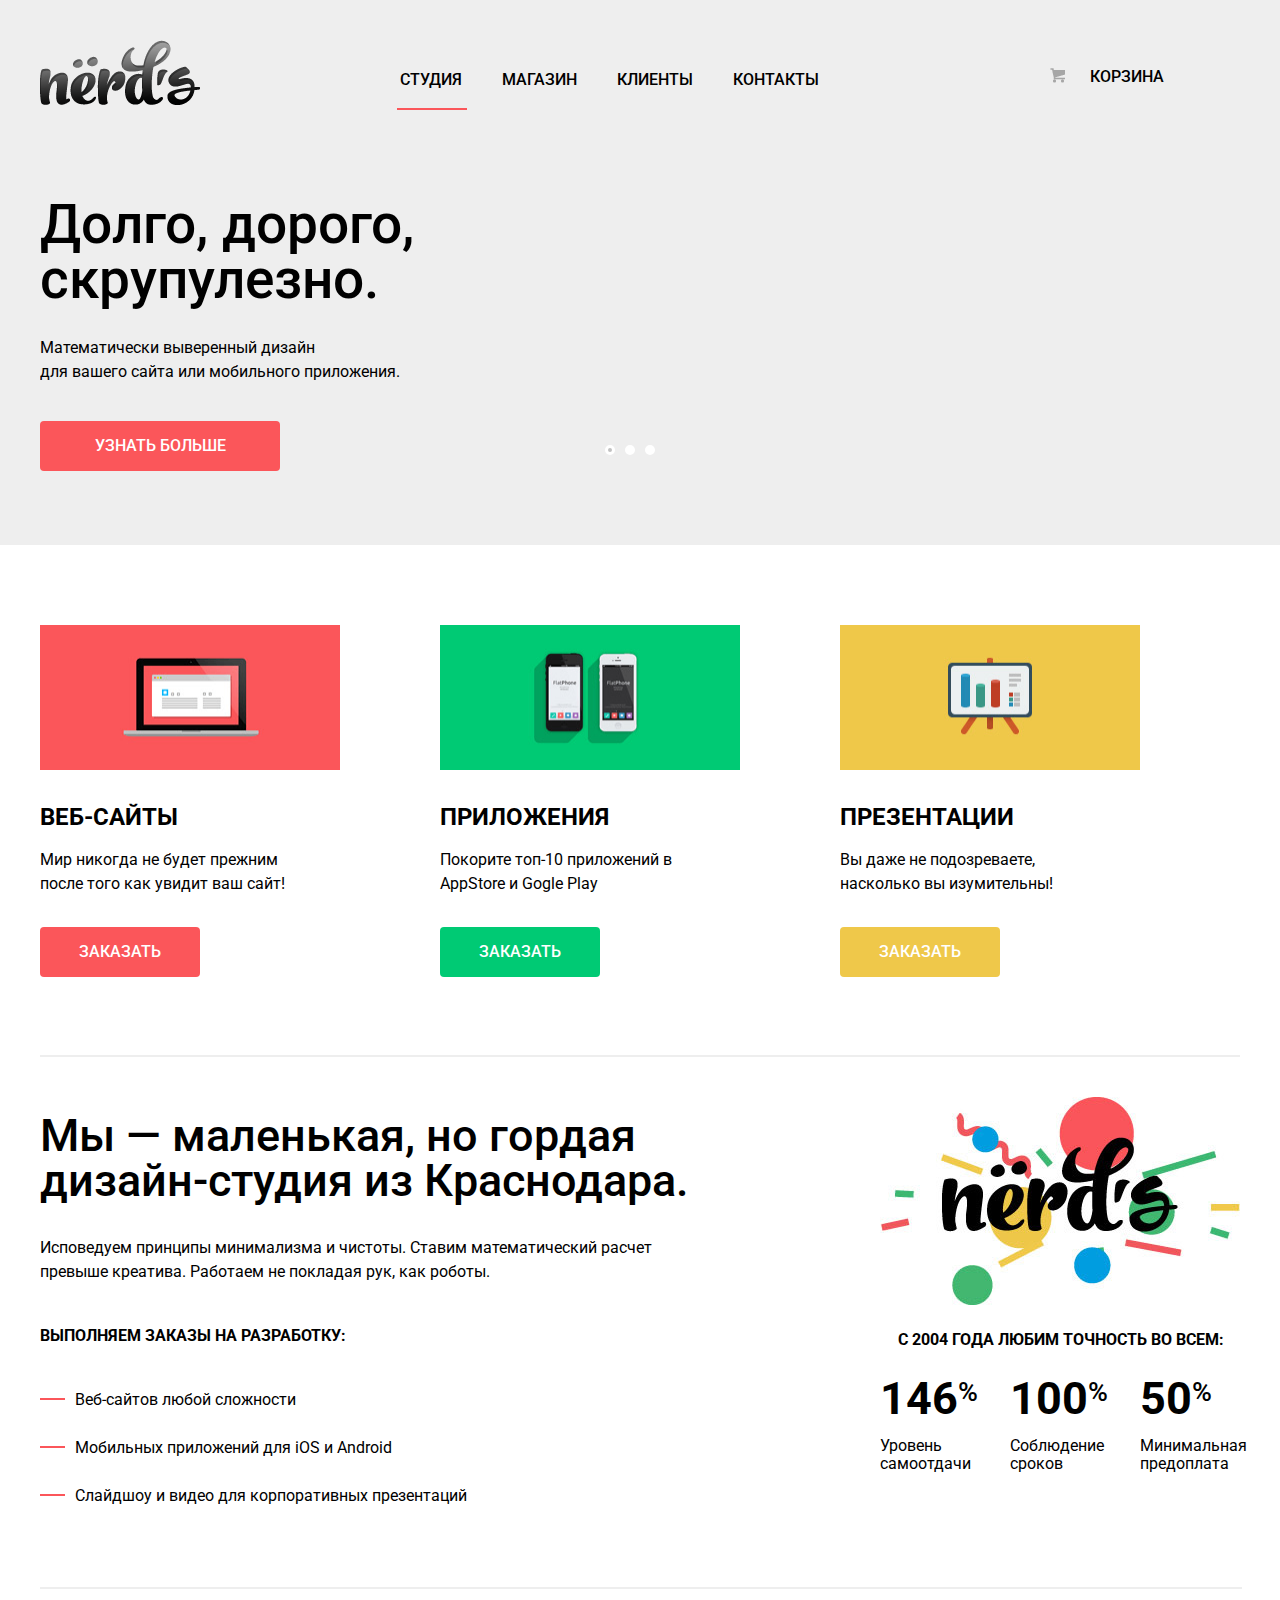
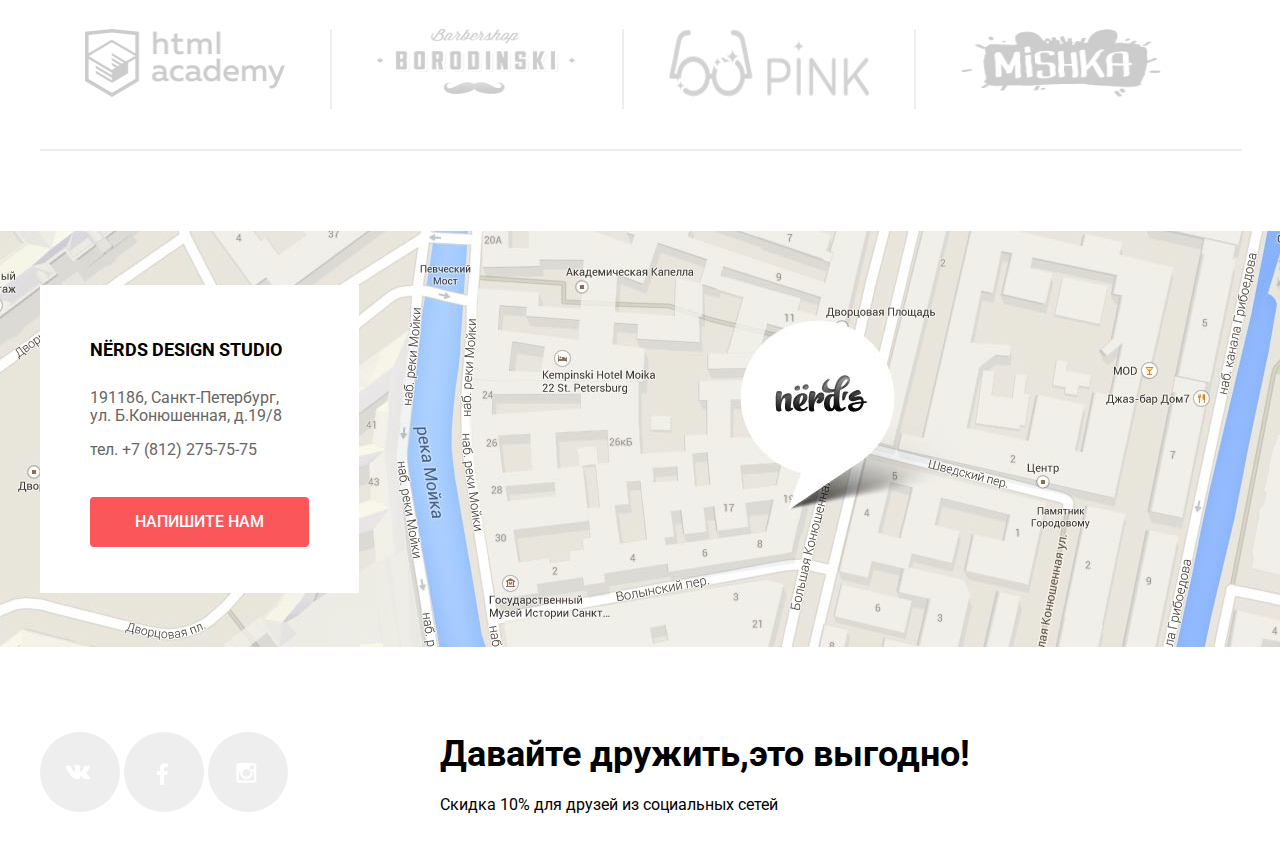
==== index.html @ 2fab76b7 "First" ====
<!DOCTYPE html>
<html lang="ru">

<head>
  <meta charset="utf-8">
  <title>HTML Academy: Нёрдс</title>
  <meta name="description" content="примеры наших работ, примеры разработка сеток веб-сайтов с особенностями">
  <meta name="keywords" content="дизайн веб-сайтов, дизайн приложений, дизайн презентаций, Краснодар, разработка ios, разработка android, saas">
  <link rel="stylesheet" href="css/normalize.css">
  <link rel="stylesheet" href="css/style.min.css">
  <link href="https://fonts.googleapis.com/css?family=Roboto:400,500,700&amp;subset=cyrillic" rel="stylesheet">
</head>

<body>
  <header class="main-header">
    <div class="container clearfix">
      <!--… Контейнер для центровки-->
      <nav class="main-navigation">
        <div class="logo">
          <img src="img/logo-nerds.png" width="160" height="65" alt="nerds">
        </div>
        <ul>
          <li>
            <a href="../index.html" class="current">Студия</a>
          </li>
          <li>
            <a href="../catalog.html">Магазин</a>
          </li>
          <li>
            <a href="#">Клиенты</a>
          </li>
          <li>
            <a href="#">Контакты</a>
          </li>
        </ul>
      </nav>
      <div class="user-cart">
        <a class="cart" href="#">Корзина</a>
      </div>
    </div>
    <div class="container">
      <div class="slider">
        <input type="radio" id="btn-1" name="toggle" checked>
        <input type="radio" id="btn-2" name="toggle">
        <input type="radio" id="btn-3" name="toggle">
        <div class="slider-controls">
          <label for="btn-1"></label>
          <label for="btn-2"></label>
          <label for="btn-3"></label>
        </div>
        <div class="slides">
          <div class="slide">
            <div class="slide-text">
              <div class="slide-title">Долго, дорого,
                <br> скрупулезно.</div>
              <p>Математически выверенный дизайн
                <br> для вашего сайта или мобильного приложения.</p>
              <a class="btn" href="#">Узнать больше</a>
            </div>
          </div>
          <div class="slide">
            <div class="slide-text">
              <div class="slide-title">Любим математику
                <br> как никто другой</div>
              <p>Никакого креатива, только математические формулы
                <br>для расчета идеальных пропорций.</p>
              <a class="btn" href="#">Узнать больше</a>
            </div>
          </div>
          <div class="slide">
            <div class="slide-text">
              <div class="slide-title">Только ночь, только хардкор</div>
              <p>Работать днем, как все?Мы против этого.
                <br> Ближе к полуночи работа только начинается.</p>
              <a class="btn" href="#">Узнать больше</a>
            </div>
          </div>
        </div>
      </div>
    </div>
  </header>
  <main class="container">
    <!--… Контейнер для центровки-->
    <section class="features clearfix">
      <div class="features-item">
        <img src="img/web-pic.png" width="300" height="145" alt="web-pic">
        <h3 class="features-name">веб-сайты</h3>
        <p>Мир никогда не будет прежним
          <br>после того как увидит ваш сайт!</p>
        <a href="#" class="features-btn features-btn-web btn">Заказать</a>
      </div>
      <div class="features-item">
        <img src="img/mobile-pic.png" width="300" height="145" alt="mobile-pic">
        <h3 class="features-name">приложения</h3>
        <p>Покорите топ-10 приложений в AppStore и Gogle Play</p>
        <a href="#" class="features-btn features-btn-mobile btn">Заказать</a>
      </div>
      <div class="features-item">
        <img src="img/presentation-pic.png" width="300" height="145" alt="presentation-pic">
        <h3 class="features-name">презентации</h3>
        <p>Вы даже не подозреваете,
          <br> насколько вы изумительны!</p>
        <a href="#" class="features-btn features-btn-presentation btn">Заказать</a>
      </div>
    </section>
    <section class="about clearfix">
      <div class="about-left-block">
        <div>
          <p><b class="about-head">Мы — маленькая, но гордая<br> дизайн-студия из Краснодара.</b></p>
          <p class="about-txt">Исповедуем принципы минимализма и чистоты. Ставим математический расчет
            <br> превыше креатива. Работаем не покладая рук, как роботы.</p>
        </div>
        <h4 class="about-list-head">Выполняем заказы на разработку:
       </h4>
        <ul class="about-list">
          <li class="about-list-item">Веб-сайтов любой сложности</li>
          <li class="about-list-item">Мобильных приложений для iOS и Android</li>
          <li class="about-list-item">Слайдшоу и видео для корпоративных презентаций</li>
        </ul>
      </div>
      <div class="about-right-block">
        <img src="img/nerds-studio.jpg" width="360" height="208" alt="nerds-logo">
        <div class="about-right-block__stat clearfix">
          <div class="about-right-block__stat-time">
            <span>
          с 2004 года любим точность во всем:
          </span>
          </div>
          <div class="about-right-block__stat-item">
            <span class="about-right-block__stat-item-persent">146<sup>%</sup></span>
            <p>Уровень
              <br> самоотдачи</p>
          </div>
          <div class="about-right-block__stat-item">
            <span class="about-right-block__stat-item-persent">100<sup>%</sup></span>
            <p>Соблюдение
              <br> сроков</p>
          </div>
          <div class="about-right-block__stat-item">
            <span class="about-right-block__stat-item-persent">50<sup>%</sup></span>
            <p>Минимальная
              <br> предоплата</p>
          </div>
        </div>
      </div>
    </section>
    <section class="clients clearfix">
      <div class="clients-item">
        <a href="#"><img src="img/part-logo-html-academy.png" width="200" height="100" alt="html-academy"></a>
      </div>
      <div class="clients-item">
        <a href="#"><img src="img/part-logo-borodinski.png" width="209" height="100" alt="borodinski"></a>
      </div>
      <div class="clients-item">
        <a href="#"><img src="img/part-logo-pink.png" width="200" height="100" alt="pink"></a>
      </div>
      <div class="clients-item">
        <a href="#"><img src="img/part-logo-mishka.png" width="200" height="100" alt="mishka"></a>
      </div>
    </section>
  </main>
  <footer class="main-footer">
    <section class="map">
      <div class="container">
        <div class="map-container">
          <div class="contacts">
            <b>Nёrds Design Studio</b>
            <p>191186, Санкт-Петербург,
              <br>ул. Б.Конюшенная, д.19/8</p>
            <p>тел. +7 (812) 275-75-75</p>
            <a class="write-us-btn btn" href="form.html">Напишите нам</a>
          </div>
        </div>
      </div>
    </section>
    <section class="footer-social container clearfix">
      <div class="footer-social-contacts ">
        <ul>
          <li>
            <a class="social-btn social-btn-vk" href="#"></a>
          </li>
          <li>
            <a class="social-btn social-btn-fb" href="#"></a>
          </li>
          <li>
            <a class="social-btn social-btn-inst" href="#"></a>
          </li>
        </ul>
      </div>
      <div class="footer-social-text">
        <h3>Давайте дружить,это выгодно!</h3>
        <br>
        <p>Скидка 10% для друзей из социальных сетей</p>
      </div>
    </section>
  </footer>
  <div class="popup">
    <button class="popup__close" title="Закрыть">Закрыть</button>
    <p class="popup__attention">Мы обязательно вам ответим!</p>
    <form class="popup-form" action="#" method="post">
      <div class="popup-form__field form-field">
        <input class="form-field__input" type="text" name="popup-name" id="popup-name-id" required>
        <label class="popup-form__label form-field__label" for="popup-name-id">Как вас зовут?</label>
      </div>
      <div class="popup-form__field form-field">
        <input class="form-field__input" type="email" name="popup-email" id="popup-email-id" required>
        <label class="popup-form__label form-field__label" for="popup-email-id">Ваша почта для ответа?</label>
      </div>
      <div class="popup-form__textarea form-field">
        <textarea class="popup__textarea-input form-field__input" name="popup-message" id="popup-message-id" required></textarea>
        <label class="popup__textarea-label form-field__label" for="popup-message-id">Напишите что-нибудь...</label>
      </div>
      <button class="popup-form__btn btn">Отправить</button>
    </form>
  </div>
  <div class="popup-overlay"></div>
  <script src="js/script.min.js"></script>
</body>

</html>
---- css/style.min.css ----
body{min-width:1200px;margin:0 auto;padding:0;font-size:16px;line-height:24px;font-weight:400;font-family:"Roboto","Arial",sans-serif;background-color:#fff;letter-spacing:normal}.clearfix::after{content:"";display:table;clear:both}.container{width:1200px;padding:0 20px;margin:0 auto}.filter-sort{width:192px}.filter-sort__field{position:relative;box-sizing:border-box;width:100%;height:36px;font-weight:500;background-color:rgba(255,255,255,0.2);border-radius:30px;cursor:pointer;transition:all .2s ease-out}.filter-sort__field:hover,.filter-sort__field:focus{background-color:#fff;color:#333}.filter-sort__field .select-icon:after{content:"";position:absolute;top:50%;right:7%;width:0;height:0;margin-top:-.15rem;pointer-events:none;border-top:.35rem solid;border-right:.35rem solid transparent;border-bottom:.35rem solid transparent;border-left:.35rem solid transparent}.filter-sort__field .select{width:100%;height:36px;margin:0;padding:0 25px 0 10px;background-color:transparent;border:0;border-radius:30px;cursor:pointer;outline:0;-webkit-appearance:none;-moz-appearance:none;appearance:none}.filter-sort__field .select:focus:-moz-focusring{color:transparent;text-shadow:0 0 0 #000}.filter-sort__field .select:hover,.filter-sort__field .select:focus,.filter-sort__field .select:active{background-color:#fff;color:#333}.filter-sort__field .select::-ms-expand{display:none}.select:focus ~ .select-icon:after{border-top-color:#333}.filter-sort option{background-color:#fff}.btn{display:inline-block;height:50px;padding-top:16px;-webkit-box-sizing:border-box;box-sizing:border-box;border-radius:4px;font-size:16px;line-height:18px;font-weight:500;color:#fff;text-transform:uppercase;text-align:center;text-decoration:none}header{padding-top:50px;background-color:#eee;margin-bottom:80px}.logo{float:left;width:180px;height:75px;margin-right:160px}.logo:hover{opacity:.8}.logo:active{opacity:.3}.logo img{width:160px;height:65px}.main-header{height:505px;padding-top:40px}.main-navigation{float:left;width:1000px}.main-navigation ul{margin:0;padding:0;list-style:none;font-size:0}.main-navigation li{display:inline-block;font-size:16px;line-height:30px;text-transform:uppercase;vertical-align:bottom}.main-navigation li:last-child{margin-right:0}.main-navigation a{display:block;padding:25px 20px;text-decoration:none;font-size:16px;font-weight:500;line-height:30px}.main-navigation a:active{color:#EEE;opacity:.3}.main-navigation li{position:relative}.main-navigation .current::after{content:"";position:absolute;left:17px;right:15px;bottom:10px;height:2px;background-color:#fb565a}.main-header-menu a.current:active{border-bottom-color:#000}.user-cart{max-width:140px;margin-right:0;width:160px;float:left;font-size:16px;font-weight:500;line-height:30px;text-transform:uppercase}.cart{position:relative;display:inline-block;padding:25px 20px;padding-left:50px;font-size:16px;line-height:24px;vertical-align:bottom;text-decoration:none}.cart::before{content:"";width:15px;height:15px;position:absolute;top:28px;left:10px;background:transparent url(../img/sprites.png) no-repeat;background-position:-2px -5px;opacity:.3}.main-navigation a,.user-cart a{color:#000}.cart:hover::before{opacity:.3}.cart:hover{color:#fb565a}.main-navigation a:hover,.user-block a:hover{color:#fb565a}.main-navigation a:active,.user-cart a:active{color:#000;opacity:.3}.slider{position:relative;width:1180px;height:430px;margin:0}.slider input[type=radio]{position:absolute;opacity:0}.slider-controls{position:absolute;bottom:95px;left:50%;width:200px;height:10px;margin-left:-100px;text-align:center;z-index:1000}.slider-controls label{display:inline-block;width:4px;height:4px;margin:0 3px;background:#fff;border:3px solid #fff;vertical-align:top;border-radius:50%;cursor:pointer}#btn-1:checked ~ .slider-controls label[for="btn-1"],#btn-2:checked ~ .slider-controls label[for="btn-2"],#btn-3:checked ~ .slider-controls label[for="btn-3"]{background:#c1c1c1}.slide{position:absolute;top:0;left:0;width:100%;height:100%;overflow:hidden}.slide-text{position:absolute;z-index:200;width:540px}.slide-text p{font-size:16px;line-height:24px;font-weight:400}.slide-title{display:inline-block;font-size:55px;line-height:55px;font-weight:500;margin-top:77px;margin-bottom:13px;vertical-align:top}.slide .btn{width:240px;background-color:#fb565a;margin-top:21px}.slide .btn:hover{background-color:#e74246}.slide .btn:active{color:#e48789;background-color:#d7373b}.slide:nth-child(1){background-image:url(/Users/macbook/Desktop/Работа/324979-nerds/img/slider-1.png);background-repeat:no-repeat;background-position:100% 13px}.slide:nth-child(2){background-image:url(/Users/macbook/Desktop/Работа/324979-nerds/img/slider-2.png);background-repeat:no-repeat;background-position:100% 9px}.slide:nth-child(3){background-image:url(/Users/macbook/Desktop/Работа/324979-nerds/img/slider-3.png);background-repeat:no-repeat;background-position:100% 10px}.slide{display:none}#btn-1:checked ~ .slides .slide:nth-child(1){display:block}#btn-2:checked ~ .slides .slide:nth-child(2){display:block}#btn-3:checked ~ .slides .slide:nth-child(3){display:block}.features{padding-bottom:78px;background-color:#fff;border-bottom:2px solid #eee}.features-item{float:left;width:300px;margin-right:100px;min-height:350px}.features-item:last-child{margin-right:0}.features-name{font-size:24px;line-height:30px;font-weight:700;text-transform:uppercase;margin-top:25px;margin-bottom:15px}.features-item p{font-size:16px;line-height:24px}.features-btn{width:160px;margin-top:15px}.features-btn-web{background-color:#fb565a}.features-btn-web:hover{background-color:#e74246}.features-btn-web:active{color:#e48789;background-color:#d7373b;-webkit-box-shadow:inset 0 3px 0 0 #c13135;box-shadow:inset 0 3px 0 0 #c13135}.features-btn-mobile{background-color:#00ca74}.features-btn-mobile:hover{background-color:#00bc6c}.features-btn-mobile:active{color:#74c69c;background-color:#00aa62;-webkit-box-shadow:inset 0 3px 0 0 #009958;box-shadow:inset 0 3px 0 0 #009958}.features-btn-presentation{background-color:#efc84a}.features-btn-presentation:hover{background-color:#eab534}.features-btn-presentation:active{color:#edc47f;background-color:#e5a722;-webkit-box-shadow:inset 0 3px 0 0 #ce961f;box-shadow:inset 0 3px 0 0 #ce961f}.about{padding-top:40px}.about-head{font-size:45px;line-height:45px;font-weight:500}.about-left-block{float:left;margin-right:140px;width:660px;height:410px}.about-right-block{float:right;width:360px;margin-right:0}.about-txt{line-height:24px;margin-top:33px}.about-list-head{display:inline-block;text-transform:uppercase;font-weight:700;margin-top:24px;margin-bottom:24px;font-size:16px;line-height:24px}.about-list{padding-left:0}.about-list li{list-style:none;position:relative;margin-left:35px;margin-bottom:24px}.about-list li:last-child{margin-bottom:0}.about-list li::before{content:"";position:absolute;top:10px;left:-35px;width:25px;height:2px;background-color:#fb565a}.about-right-block__stat-time{display:inline-block;vertical-align:top;font-size:16px;line-height:24px;text-transform:uppercase;font-weight:700;font-weight:bold;margin-top:16px;margin-bottom:24px;margin-left:18px}.about-right-block__stat-item{margin-right:30px;float:left;width:100px;font-size:16px;line-height:18px}.about-right-block__stat-item-persent{font-size:45px;line-height:45px;font-weight:500px;font-weight:bold}.about-right-block__stat-item-persent sup{font-size:27px;line-height:27px;font-weight:500}.about-right-block__stat-item p{text-align:left}.about-right-block__stat-item-persent{text-align:center}.about-right-block__stat-item:last-child{margin-right:0}.clients{padding-top:40px;padding-bottom:40px;padding-right:2px;border-bottom:2px solid #eee;border-top:2px solid #eee;margin-bottom:80px;margin-top:80px;font-size:0;min-width:1200px}.clients-item{border-right:2px solid #eee;float:left;width:290px;text-align:center;vertical-align:center}.clients-item:last-child{border-right:none;margin-right:0}.clients-item:first-child{margin-left:0}.clients-item a{opacity:.2}.clients-item a:hover{opacity:1}.clients-item:active{opacity:.1}.clients-item img:nth-child(1){width:200px;height:68px}.clients-item img:nth-child(2){width:210px;height:90px}.clients-item img:nth-child(3){width:190px;height:55px}.clients-item img:nth-child(4){width:173px;height:85px}.map{height:416px;margin-bottom:69px;background:url(../img/map-marker.jpg) no-repeat center center}.map-container{height:100%;position:relative}.contacts{position:absolute;width:319px;height:308px;top:54px;left:0;padding:50px;-webkit-box-sizing:border-box;box-sizing:border-box;background-color:#fff}.contacts b{display:inline-block;vertical-align:top;font-size:18px;line-height:30px;text-transform:uppercase;margin-bottom:8px}.contacts p{font-size:16px;line-height:18px;color:#666}.write-us-btn{width:219px;margin-top:22px;background-color:#fb565a}.write-us-btn:hover{background-color:#e74246}.write-us-btn:active{background-color:#d7373b}.main-footer{min-height:633px}.footer-social-text{float:left;width:560px;font-size:16px;line-height:22px;padding-top:20px}.footer-social-text h3{font-size:36px;line-height:36px;font-weight:700;margin:0}.footer-social-text p{margin:0}.footer-social-contacts{float:left;margin-right:140px;width:260px}.footer-social-contacts ul{padding-left:0}.footer-social-contacts li{display:inline-block;list-style:none}.footer-social-contacts a{text-decoration:none}.social-btn{display:inline-block;padding:0;width:80px;height:80px;line-height:50px;border-radius:50%;vertical-align:top;text-align:center;font-size:0;vertical-align:top;text-decoration:none;background:#eee url(../img/sprites.png) no-repeat center}.social-btn:hover{background-color:#fb565a}.social-btn:active{color:#e37376;background-color:#d7373b}.social-btn-vk{background-position:25px -295px}.social-btn-fb{background-position:32px -95px}.social-btn-inst{background-position:28px -198px}.cart-icon,.fb-icon,.insta-icon,.vk-icon{background:url(../img/sprites.png) no-repeat}.cart-icon{background-position:-2px -5px;width:15px;height:15px}.fb-icon{background-position:0 -126px;width:12px;height:22px}.insta-icon{background-position:0 -228px;width:21px;height:21px}.vk-icon{background-position:0 -328px;width:26px;height:15px}.checkbox-off.png-copy{background-position:0 -426px;width:23px;height:23px}.checkbox-on.png-copy{background-position:-1px -527px;width:27px;height:23px}.close-cross.png-copy{background-position:-68px -277px;width:21px;height:21px}.radio-off.png-copy{background-position:-65px -174px;width:25px;height:25px}.radio-on.png-copy{background-position:-66px -73px;width:25px;height:25px}.main-layout{display:-webkit-box;display:-ms-flexbox;display:flex;-webkit-box-pack:justify;-ms-flex-pack:justify;justify-content:space-between;display:-webkit-box;display:-ms-flexbox;display:flex;-webkit-box-pack:justify;-ms-flex-pack:justify;justify-content:space-between}.sidebar{width:260px}.range-filter h4,.sort-catalog h4{margin-top:26px;margin-bottom:50px;padding:0;font-size:18px;line-height:30px;font-weight:700;text-transform:uppercase}.filter-on-radio-buttons h4,.filter-on-checkbox h4{margin-bottom:12px;font-size:18px;line-height:30px;font-weight:700;text-transform:uppercase}.range-filter{margin-bottom:54px}.range-control{position:relative;width:260px;margin-bottom:14px;-webkit-box-sizing:border-box;box-sizing:border-box;background-color:#eee;border-radius:4px;padding:39px 21px}.range-control .scale{height:2px;background-color:#d7dcde}.range-control .bar{height:2px;width:70%;background-color:#00ca74}.range-control .toggle{position:absolute;top:30px;-webkit-box-sizing:content-box;box-sizing:content-box;width:4px;height:4px;border:8px solid #fff;border-radius:50%;background:#ababab;-webkit-box-shadow:0 3px 0 0 #cccdcd;box-shadow:0 3px 0 0 #cccdcd;cursor:pointer}.min-toggle{position:absolute;left:19px}.max-toggle{position:absolute;left:160px}.price-control{display:-webkit-box;display:-ms-flexbox;display:flex;-webkit-box-pack:justify;-ms-flex-pack:justify;justify-content:space-between}.price-control p{margin:0;padding:0}.price-control label{font-size:16px;line-height:22px;text-transform:uppercase;padding:10px;padding-left:0;color:#283136}.price-control input{display:inline-block;margin-left:0;width:60px;padding:8px;font-size:16px;line-height:22px;text-transform:uppercase;text-align:center;color:#283136;background-color:#eee;border:none;border-radius:4px;outline-style:none}input[name="grid"]{display:none}.filter-on-radio-buttons p{margin:0;margin-bottom:16px;padding:0}input[name="grid"] + label span{display:inline-block;width:25px;height:25px;vertical-align:middle;cursor:pointer;background:url(../img/sprites.png) no-repeat;background-position:-66px -173px;margin-right:13px;opacity:.4}input[name="grid"] + label span:hover{opacity:1}input[name="grid"][disabled] + label span{opacity:.1}input[name="grid"]:checked + label span{background:url(../img/sprites.png) no-repeat;background-position:-66px -73px}.filter-on-radio-buttons{margin-bottom:42px}input[type="checkbox"]{display:none}.filter-on-checkbox p{margin:0;margin-bottom:16px;padding:0}input[type="checkbox"] + label span{display:inline-block;width:27px;height:23px;vertical-align:middle;cursor:pointer;background:url(../img/sprites.png) no-repeat;background-position:0 -426px;margin-right:10px;opacity:.4}input[type="checkbox"] + label span:hover{opacity:1}input[type="checkbox"][disabled] + label span{opacity:.1}input[type="checkbox"]:checked + label span{background:url(../img/sprites.png) no-repeat;background-position:-1px -527px}.filter-on-checkbox{margin-bottom:48px}.show{display:inline-block;vertical-align:middle;width:100%;color:#000;background-color:#eee;font-weight:500;font-size:16px;line-height:18px;font-family:"Roboto","Arial",sans-serif;padding:15px;text-align:center;text-transform:uppercase;text-decoration:none;border:none;outline-style:none}.show:hover{background-color:#dfdfdf}.show:active{background-color:#d5d5d5;color:rgba(0,0,0,0.3);-webkit-box-shadow:inset 0 3px 0 0 rgba(0,0,0,0.1);box-shadow:inset 0 3px 0 0 rgba(0,0,0,0.1)}.container-flex{width:1200px;margin:0 auto;padding:0 20px;-webkit-box-sizing:border-box;box-sizing:border-box}.catalog{width:760px}.catalog-title{padding-top:100px;padding-bottom:108px;font-weight:500;font-size:55px;line-height:55px;text-align:center;color:#000}.sort-catalog-layout{display:-webkit-box;display:-ms-flexbox;display:flex;-webkit-box-pack:justify;-ms-flex-pack:justify;justify-content:space-between}.sort-catalog h4{width:300px}.sort-catalog-criterions{width:300px;margin-left:80px;padding:30px 0;-webkit-box-sizing:border-box;box-sizing:border-box}.criterions-sort{display:inline-block;vertical-align:middle;margin-right:22px;font-size:14px;line-height:18px;font-weight:400;text-decoration:none;text-transform:uppercase;color:#000;opacity:.3}.criterions-sort:last-child{margin-right:0}.criterions-sort:hover{opacity:.6}.criterions-sort:active{opacity:1}.sort-catalog-down-up{position:relative;width:40px;padding:27px 0}.sort-down{position:absolute;display:inline-block;top:35px;left:0;border:5px solid transparent;border-top:10px solid #000;opacity:.3}.sort-up{position:absolute;display:inline-block;top:29px;right:0;border:5px solid transparent;border-bottom:10px solid #000;opacity:.3}.sort-down:hover,.sort-up:hover{opacity:.6}.active-sort{opacity:1}.catalog-items-layout{display:-webkit-box;display:-ms-flexbox;display:flex;-ms-flex-wrap:wrap;flex-wrap:wrap}.catalog-item img{display:block;width:360px;height:576px}.catalog-item{position:relative;margin-bottom:36px;margin-right:40px}.catalog-item:nth-child(2n){margin-right:0}.catalog-item::after{content:"";position:absolute;width:360px;height:576px;border:1px solid #e5e5e5;-webkit-box-sizing:border-box;box-sizing:border-box;top:40px;left:0}.catalog-item:hover{-webkit-box-shadow:0 6px 15px rgba(0,0,0,0.25);box-shadow:0 6px 15px rgba(0,0,0,0.25)}.catalog-item:hover::after{border:none}.catalog-item:hover .browser{background-color:#4d4d4d}.catalog-item:hover .item-info{display:block}.browser{width:360px;height:40px;padding-left:16px;padding-top:13px;padding-bottom:14px;-webkit-box-sizing:border-box;box-sizing:border-box;background-color:#e9e9e9;border-radius:4px 4px 0 0}.browser-layout{display:-webkit-box;display:-ms-flexbox;display:flex;-webkit-box-pack:start;-ms-flex-pack:start;justify-content:flex-start}.browser-item{width:14px;height:14px;margin-right:9px;background-color:#fff;border-radius:50%}.item-info{position:absolute;z-index:100;display:none;bottom:0;left:0;width:360px;height:230px;text-align:center;-webkit-box-sizing:border-box;box-sizing:border-box;background-color:#eee;padding:8px 60px 43px}.item-info h2{margin-bottom:16px;font-size:18px;line-height:30px;color:#000;background-color:#eee;text-transform:uppercase;text-align:center}.open-modal-item{text-decoration:none;color:#000}.item-info p{margin-top:15px;margin-bottom:29px;line-height:18px;color:#666;text-align:center}.btn-price{width:200px;background-color:#fb565a}.btn-price:hover{background-color:#e74246}.btn-price:active{background-color:#d7373b}.catalog-page-layout{display:-webkit-box;display:-ms-flexbox;display:flex;-webkit-box-pack:start;-ms-flex-pack:start;justify-content:flex-start;margin-bottom:60px;padding:0;list-style:none}.catalog-page-layout li{display:inline-block;vertical-align:baseline;margin-right:11px}.page{display:block;width:50px;height:50px;padding:15px;font-size:16px;line-height:18px;font-weight:500;border-radius:3px;-webkit-box-sizing:border-box;box-sizing:border-box;color:#000;background-color:#eee;text-align:center;text-transform:uppercase;text-decoration:none}.next{width:260px}.page:hover{background-color:#dfdfdf}.page:active{background-color:#d5d5d5;color:rgba(0,0,0,0.3);-webkit-box-shadow:inset 0 3px 0 0 rgba(0,0,0,0.1);box-shadow:inset 0 3px 0 0 rgba(0,0,0,0.1)}.page-active{padding-top:14px;border:3px solid #dbdbdb;background-color:#fff;pointer-events:none}.page-active:active{padding-top:16px;border:none;background-color:#d5d5d5;color:rgba(0,0,0,0.3);-webkit-box-shadow:inset 0 3px 0 0 rgba(0,0,0,0.1);box-shadow:inset 0 3px 0 0 rgba(0,0,0,0.1)}.discount{width:560px}.discount h3{font-size:36px;line-height:36px;font-weight:700;margin-top:6px}.discount p{margin-top:-26px;font-size:16px;line-height:22px}.popup{display:none;position:fixed;top:20%;left:50%;z-index:20;margin-left:-214px;padding:16px 25px 27px;width:428px;background-color:#f8f7f4;border-radius:10px}.popup-show{display:block;animation:animatic .3s}@keyframes animatic{0%{opacity:0}10%{opacity:.3;transform:rotate(-90deg)}20%{opacity:.4}30%{opacity:.5}40%{opacity:.6}60%{opacity:.7}80%{opacity:.8}100%{opacity:1}}.popup-error{animation:animate-error .3s}@keyframes animate-error{0%,100%{transform:translateX(0)}10%,30%,50%,70%,90%{transform:translateX(-10px)}20%,40%,60%,80%{transform:translateX(10px)}}.popup__close{position:absolute;top:13px;right:16px;width:20px;height:20px;font-size:0;background-color:transparent;border:0;cursor:pointer}.popup__close::before,.popup__close::after{content:"";position:absolute;top:9px;left:0;width:23px;height:2px;background-color:#000;border-radius:1px}.popup__close::before{transform:rotate(45deg)}.popup__close::after{transform:rotate(-45deg)}.popup__attention{display:inline-block;margin:0 0 19px;font-size:24px;font-weight:500;line-height:28px;vertical-align:top}.popup-form__field{margin-bottom:20px;width:267px;font-size:16px}.popup-form__label{top:11px}.popup-form__btn{float:right;margin-top:18px;padding:9px 21px 11px}.popup__textarea-input{padding:11px 14px;width:100%;min-height:155px;font-size:16px;resize:none}.popup__textarea-input:hover,.popup__textarea-input:focus{padding:10px 13px}.popup__textarea-label{font-size:16px}.popup-overlay{display:none;position:fixed;top:0;left:0;z-index:10;width:100%;height:100%;background-color:rgba(0,0,0,0.3)}.popup-overlay-show{display:block}.form-field{position:relative;font-size:14px;line-height:24px}.form-field__label{position:absolute;top:9px;left:14px;color:#999;font-weight:400;transition:color 0.2s,top 0.2s,font-size .2s}.form-field__input{padding:0 14px;width:100%;height:44px;font-weight:700;border:1px solid #d3d3d2;border-radius:5px;box-sizing:border-box}.form-field__input:hover{padding:0 13px;border:2px solid #d3d3d2}.form-field__input:focus{padding:0 13px;border:2px solid #8fbdec;outline:none}.form-field__input:focus + .form-field__label{top:-15px;color:#5b9ddf;font-size:11px;line-height:13px}.form-field__input:valid + .form-field__label{top:-15px;color:#999;font-size:11px;line-height:13px}
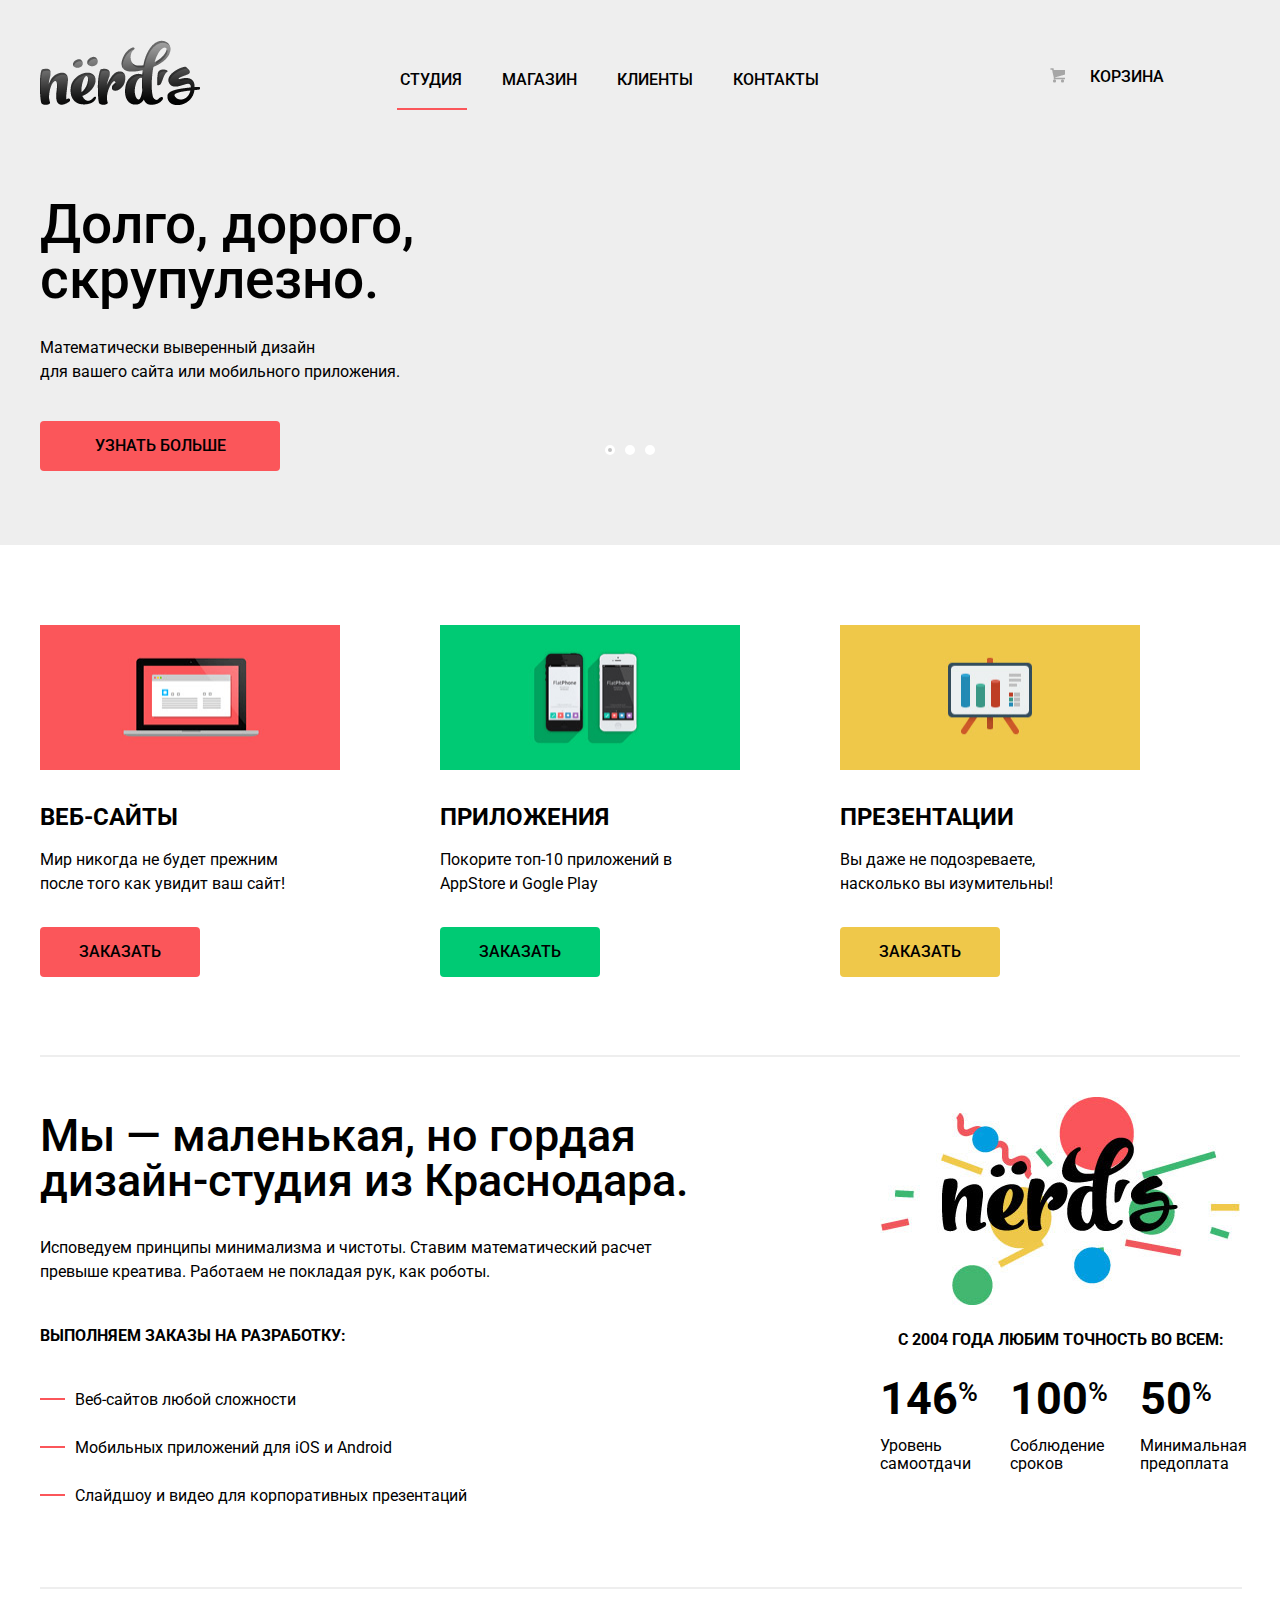
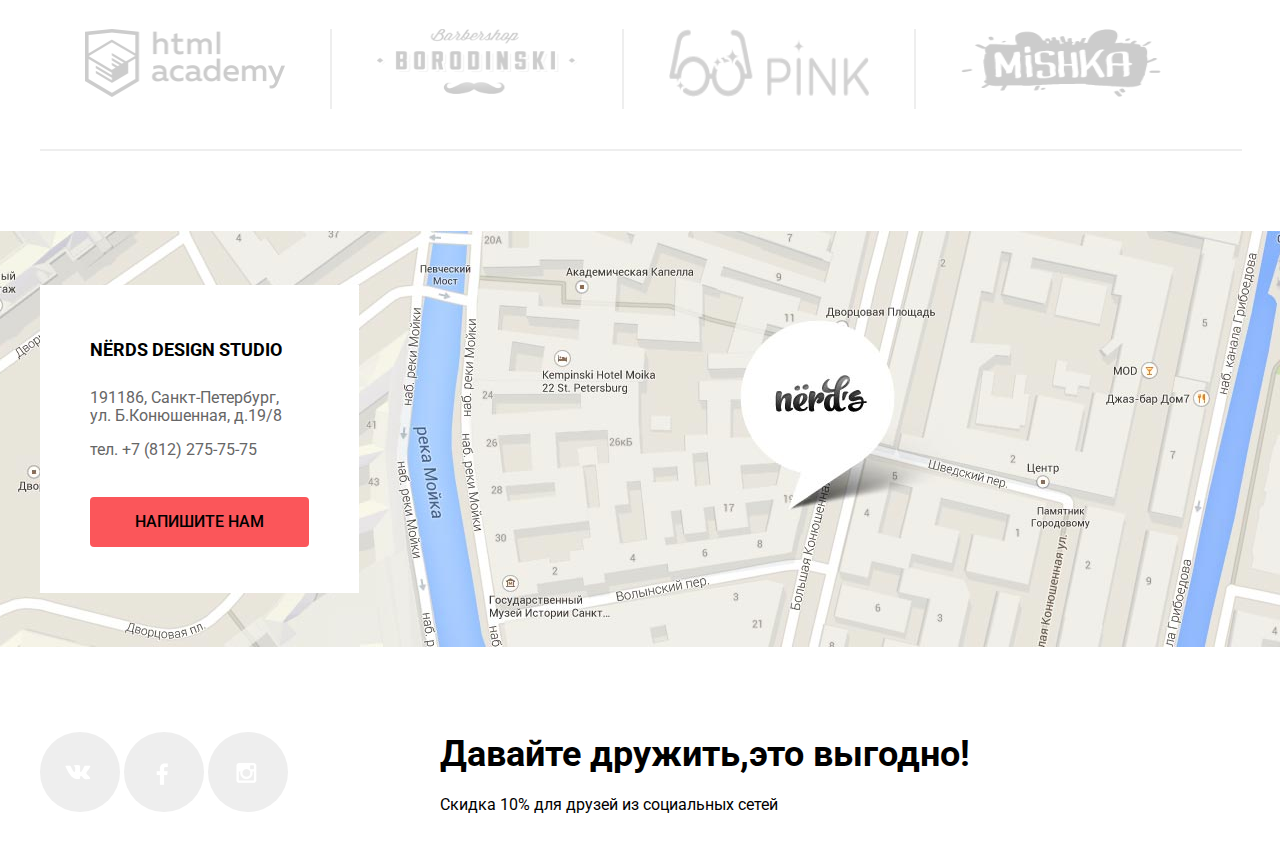
==== commit f8ef1eb9: "link" ====
--- a/index.html
+++ b/index.html
@@ -7,7 +7,7 @@
   <meta name="description" content="примеры наших работ, примеры разработка сеток веб-сайтов с особенностями">
   <meta name="keywords" content="дизайн веб-сайтов, дизайн приложений, дизайн презентаций, Краснодар, разработка ios, разработка android, saas">
   <link rel="stylesheet" href="css/normalize.css">
-  <link rel="stylesheet" href="css/style.min.css">
+  <link rel="stylesheet" href="css/style.css">
   <link href="https://fonts.googleapis.com/css?family=Roboto:400,500,700&amp;subset=cyrillic" rel="stylesheet">
 </head>
 
--- a/css/style.css
+++ b/css/style.css
@@ -0,0 +1,1670 @@
+body {
+  min-width: 1200px;
+  margin: 0 auto;
+  padding: 0;
+  font-size: 16px;
+  line-height: 24px;
+  font-weight: 400;
+  font-family: "Roboto", "Arial", sans-serif;
+  background-color: #ffffff;
+  letter-spacing: normal;
+}
+
+
+/* распорка */
+
+.clearfix::after {
+  content: "";
+  display: table;
+  clear: both;
+}
+
+
+/* центровищик */
+
+.container {
+  width: 1200px;
+  padding: 0 20px;
+  margin: 0 auto;
+}
+
+.filter-sort {
+  width: 192px;
+}
+
+.filter-sort__field {
+  position: relative;
+  box-sizing: border-box;
+  width: 100%;
+  height: 36px;
+  font-weight: 500;
+  background-color: rgba(255, 255, 255, 0.2);
+  border-radius: 30px;
+  cursor: pointer;
+  transition: all 0.2s ease-out;
+}
+
+.filter-sort__field:hover,
+.filter-sort__field:focus {
+  background-color: #ffffff;
+  color: #333333;
+}
+
+.filter-sort__field .select-icon:after {
+  content: "";
+  position: absolute;
+  top: 50%;
+  right: 7%;
+  width: 0;
+  height: 0;
+  margin-top: -.15rem;
+  pointer-events: none;
+  border-top: .35rem solid;
+  border-right: .35rem solid transparent;
+  border-bottom: .35rem solid transparent;
+  border-left: .35rem solid transparent;
+}
+
+.filter-sort__field .select {
+  width: 100%;
+  height: 36px;
+  margin: 0;
+  padding: 0 25px 0 10px;
+  background-color: transparent;
+  border: 0;
+  border-radius: 30px;
+  cursor: pointer;
+  outline: 0;
+  -webkit-appearance: none;
+  -moz-appearance: none;
+  appearance: none;
+}
+
+.filter-sort__field .select:focus:-moz-focusring {
+  color: transparent;
+  text-shadow: 0 0 0 #000;
+}
+
+.filter-sort__field .select:hover,
+.filter-sort__field .select:focus,
+.filter-sort__field .select:active {
+  background-color: #ffffff;
+  color: #333333;
+}
+
+.filter-sort__field .select::-ms-expand {
+  display: none;
+}
+
+.select:focus ~ .select-icon:after {
+  border-top-color: #333333;
+}
+
+@-moz-document url-prefix() {
+  .filter-sort .select {
+    text-indent: 0.01px;
+    text-overflow: "";
+    padding-right: 1rem;
+  }
+  .filter-sort option {
+    background-color: white;
+  }
+}
+
+
+/*кнопки*/
+
+.btn {
+  display: inline-block;
+  height: 50px;
+  padding-top: 16px;
+  -webkit-box-sizing: border-box;
+  box-sizing: border-box;
+  border-radius: 4px;
+  font-size: 16px;
+  line-height: 18px;
+  font-weight: 500;
+  color: #ffffff;
+  text-transform: uppercase;
+  text-align: center;
+  text-decoration: none;
+}
+
+
+/* хедер, навигация и слайдер */
+
+header {
+  padding-top: 50px;
+  background-color: rgb(238, 238, 238);
+  margin-bottom: 80px;
+}
+
+.logo {
+  float: left;
+  width: 180px;
+  height: 75px;
+  margin-right: 160px;
+}
+
+.logo:hover {
+  opacity: 0.8;
+}
+
+.logo:active {
+  opacity: 0.3;
+}
+
+.logo img {
+  width: 160px;
+  height: 65px;
+}
+
+.main-header {
+  height: 505px;
+  padding-top: 40px;
+}
+
+.main-navigation {
+  float: left;
+  width: 1000px;
+}
+
+.main-navigation ul {
+  margin: 0;
+  padding: 0;
+  list-style: none;
+  font-size: 0;
+}
+
+.main-navigation li {
+  display: inline-block;
+  font-size: 16px;
+  line-height: 30px;
+  text-transform: uppercase;
+  vertical-align: bottom;
+}
+
+.main-navigation li:last-child {
+  margin-right: 0;
+}
+
+.main-navigation a {
+  display: block;
+  padding: 25px 20px;
+  text-decoration: none;
+  font-size: 16px;
+  font-weight: 500;
+  line-height: 30px;
+}
+
+.main-navigation a:active {
+  color: #EEEEEE;
+  opacity: 0.3;
+}
+
+.main-navigation li {
+  position: relative;
+}
+
+.main-navigation .current::after {
+  content: "";
+  position: absolute;
+  left: 17px;
+  right: 15px;
+  bottom: 10px;
+  height: 2px;
+  background-color: #fb565a;
+}
+
+.main-header-menu a.current:active {
+  border-bottom-color: black;
+}
+
+.user-cart {
+  max-width: 140px;
+  margin-right: 0;
+  width: 160px;
+  float: left;
+  font-size: 16px;
+  font-weight: 500;
+  line-height: 30px;
+  text-transform: uppercase;
+}
+
+.cart {
+  position: relative;
+  display: inline-block;
+  padding: 25px 20px;
+  padding-left: 50px;
+  font-size: 16px;
+  line-height: 24px;
+  vertical-align: bottom;
+  text-decoration: none;
+}
+
+.cart::before {
+  content: "";
+  width: 15px;
+  height: 15px;
+  position: absolute;
+  top: 28px;
+  left: 10px;
+  background: transparent url("../img/sprites.png") no-repeat;
+  background-position: -2px -5px;
+  opacity: 0.3;
+}
+
+.main-navigation a,
+.user-cart a {
+  color: #000000;
+}
+
+a:link {
+  color: #000000;
+}
+
+.cart:hover::before {
+  opacity: 0.3;
+}
+
+.cart:hover {
+  color: #fb565a;
+}
+
+.main-navigation a:hover,
+.user-block a:hover {
+  color: #fb565a;
+}
+
+.main-navigation a:active,
+.user-cart a:active {
+  color: #000000;
+  opacity: 0.3;
+}
+
+
+/* слайдер */
+
+.slider {
+  position: relative;
+  width: 1180px;
+  height: 430px;
+  margin: 0;
+}
+
+.slider input[type=radio] {
+  position: absolute;
+  opacity: 0;
+}
+
+.slider-controls {
+  position: absolute;
+  bottom: 95px;
+  left: 50%;
+  width: 200px;
+  height: 10px;
+  margin-left: -100px;
+  text-align: center;
+  z-index: 1000;
+}
+
+.slider-controls label {
+  display: inline-block;
+  width: 4px;
+  height: 4px;
+  margin: 0 3px;
+  background: white;
+  border: 3px solid white;
+  vertical-align: top;
+  border-radius: 50%;
+  cursor: pointer;
+}
+
+#btn-1:checked ~ .slider-controls label[for="btn-1"],
+#btn-2:checked ~ .slider-controls label[for="btn-2"],
+#btn-3:checked ~ .slider-controls label[for="btn-3"] {
+  background: #c1c1c1;
+}
+
+.slide {
+  position: absolute;
+  top: 0;
+  left: 0;
+  width: 100%;
+  height: 100%;
+  overflow: hidden;
+}
+
+.slide-text {
+  position: absolute;
+  z-index: 200;
+  width: 540px;
+}
+
+.slide-text p {
+  font-size: 16px;
+  line-height: 24px;
+  font-weight: 400;
+}
+
+.slide-title {
+  display: inline-block;
+  font-size: 55px;
+  line-height: 55px;
+  font-weight: 500;
+  margin-top: 77px;
+  margin-bottom: 13px;
+  vertical-align: top;
+}
+
+.slide .btn {
+  width: 240px;
+  background-color: #fb565a;
+  margin-top: 21px;
+}
+
+.slide .btn:hover {
+  background-color: #e74246;
+}
+
+.slide .btn:active {
+  color: #e48789;
+  background-color: #d7373b;
+}
+
+.slide:nth-child(1) {
+  background-image: url('/Users/macbook/Desktop/Работа/324979-nerds/img/slider-1.png');
+  background-repeat: no-repeat;
+  background-position: 100% 13px;
+}
+
+.slide:nth-child(2) {
+  background-image: url('/Users/macbook/Desktop/Работа/324979-nerds/img/slider-2.png');
+  background-repeat: no-repeat;
+  background-position: 100% 9px;
+}
+
+.slide:nth-child(3) {
+  background-image: url('/Users/macbook/Desktop/Работа/324979-nerds/img/slider-3.png');
+  background-repeat: no-repeat;
+  background-position: 100% 10px;
+}
+
+.slide {
+  display: none;
+}
+
+#btn-1:checked ~ .slides .slide:nth-child(1) {
+  display: block;
+}
+
+#btn-2:checked ~ .slides .slide:nth-child(2) {
+  display: block;
+}
+
+#btn-3:checked ~ .slides .slide:nth-child(3) {
+  display: block;
+}
+
+
+/* предложения */
+
+.features {
+  padding-bottom: 78px;
+  background-color: white;
+  border-bottom: 2px solid #eeeeee;
+}
+
+.features-item {
+  float: left;
+  width: 300px;
+  margin-right: 100px;
+  min-height: 350px;
+}
+
+.features-item:last-child {
+  margin-right: 0;
+}
+
+.features-name {
+  font-size: 24px;
+  line-height: 30px;
+  font-weight: 700;
+  text-transform: uppercase;
+  margin-top: 25px;
+  margin-bottom: 15px;
+}
+
+.features-item p {
+  font-size: 16px;
+  line-height: 24px;
+}
+
+
+/* кнопки в предложении */
+
+.features-btn {
+  width: 160px;
+  margin-top: 15px;
+}
+
+.features-btn-web {
+  background-color: #fb565a;
+}
+
+.features-btn-web:hover {
+  background-color: #e74246;
+}
+
+.features-btn-web:active {
+  color: #e48789;
+  background-color: #d7373b;
+  -webkit-box-shadow: inset 0 3px 0 0 #c13135;
+  box-shadow: inset 0 3px 0 0 #c13135;
+}
+
+.features-btn-mobile {
+  background-color: #00ca74;
+}
+
+.features-btn-mobile:hover {
+  background-color: #00bc6c;
+}
+
+.features-btn-mobile:active {
+  color: #74c69c;
+  background-color: #00aa62;
+  -webkit-box-shadow: inset 0 3px 0 0 #009958;
+  box-shadow: inset 0 3px 0 0 #009958;
+}
+
+.features-btn-presentation {
+  background-color: #efc84a;
+}
+
+.features-btn-presentation:hover {
+  background-color: #eab534;
+}
+
+.features-btn-presentation:active {
+  color: #edc47f;
+  background-color: #e5a722;
+  -webkit-box-shadow: inset 0 3px 0 0 #ce961f;
+  box-shadow: inset 0 3px 0 0 #ce961f;
+}
+
+
+/* о фирме */
+
+.about {
+  padding-top: 40px;
+}
+
+.about-head {
+  font-size: 45px;
+  line-height: 45px;
+  font-weight: 500;
+}
+
+.about-left-block {
+  float: left;
+  margin-right: 140px;
+  width: 660px;
+  height: 410px;
+}
+
+.about-right-block {
+  float: right;
+  width: 360px;
+  margin-right: 0;
+}
+
+.about-txt {
+  line-height: 24px;
+  margin-top: 33px;
+}
+
+.about-list-head {
+  display: inline-block;
+  text-transform: uppercase;
+  font-weight: 700;
+  margin-top: 24px;
+  margin-bottom: 24px;
+  font-size: 16px;
+  line-height: 24px;
+}
+
+.about-list {
+  padding-left: 0;
+}
+
+.about-list li {
+  list-style: none;
+  position: relative;
+  margin-left: 35px;
+  margin-bottom: 24px;
+}
+
+.about-list li:last-child {
+  margin-bottom: 0;
+}
+
+.about-list li::before {
+  content: "";
+  position: absolute;
+  top: 10px;
+  left: -35px;
+  width: 25px;
+  height: 2px;
+  background-color: #fb565a;
+}
+
+.about-right-block__stat-time {
+  display: inline-block;
+  vertical-align: top;
+  font-size: 16px;
+  line-height: 24px;
+  text-transform: uppercase;
+  font-weight: 700;
+  font-weight: bold;
+  margin-top: 16px;
+  margin-bottom: 24px;
+  margin-left: 18px;
+}
+
+.about-right-block__stat-item {
+  margin-right: 30px;
+  float: left;
+  width: 100px;
+  font-size: 16px;
+  line-height: 18px;
+}
+
+.about-right-block__stat-item-persent {
+  font-size: 45px;
+  line-height: 45px;
+  font-weight: 500px;
+  font-weight: bold;
+}
+
+.about-right-block__stat-item-persent sup {
+  font-size: 27px;
+  line-height: 27px;
+  font-weight: 500;
+}
+
+.about-right-block__stat-item p {
+  text-align: left;
+}
+
+.about-right-block__stat-item-persent {
+  text-align: center;
+}
+
+.about-right-block__stat-item:last-child {
+  margin-right: 0;
+}
+
+
+/* клиенты */
+
+.clients {
+  padding-top: 40px;
+  padding-bottom: 40px;
+  padding-right: 2px;
+  border-bottom: 2px solid #eeeeee;
+  border-top: 2px solid #eeeeee;
+  margin-bottom: 80px;
+  margin-top: 80px;
+  font-size: 0;
+  min-width: 1200px;
+}
+
+.clients-item {
+  border-right: 2px solid #eeeeee;
+  float: left;
+  width: 290px;
+  text-align: center;
+  vertical-align: center;
+}
+
+.clients-item:last-child {
+  border-right: none;
+  margin-right: 0px;
+}
+
+.clients-item:first-child {
+  margin-left: 0px;
+}
+
+.clients-item a {
+  opacity: 0.2;
+}
+
+.clients-item a:hover {
+  opacity: 1;
+}
+
+.clients-item:active {
+  opacity: 0.1;
+}
+
+.clients-item img:nth-child(1) {
+  width: 200px;
+  height: 68px;
+}
+
+.clients-item img:nth-child(2) {
+  width: 210px;
+  height: 90px;
+}
+
+.clients-item img:nth-child(3) {
+  width: 190px;
+  height: 55px;
+}
+
+.clients-item img:nth-child(4) {
+  width: 173px;
+  height: 85px;
+}
+
+.map {
+  height: 416px;
+  margin-bottom: 69px;
+  background: url("../img/map-marker.jpg") no-repeat center center;
+}
+
+.map-container {
+  height: 100%;
+  position: relative;
+}
+
+.contacts {
+  position: absolute;
+  width: 319px;
+  height: 308px;
+  top: 54px;
+  left: 0px;
+  padding: 50px;
+  -webkit-box-sizing: border-box;
+  box-sizing: border-box;
+  background-color: #ffffff;
+}
+
+.contacts b {
+  display: inline-block;
+  vertical-align: top;
+  font-size: 18px;
+  line-height: 30px;
+  text-transform: uppercase;
+  margin-bottom: 8px;
+}
+
+.contacts p {
+  font-size: 16px;
+  line-height: 18px;
+  color: #666666;
+}
+
+.write-us-btn {
+  width: 219px;
+  margin-top: 22px;
+  background-color: #fb565a;
+}
+
+.write-us-btn:hover {
+  background-color: #e74246;
+}
+
+.write-us-btn:active {
+  background-color: #d7373b;
+}
+
+.main-footer {
+  min-height: 633px;
+}
+
+.footer-social-text {
+  float: left;
+  width: 560px;
+  font-size: 16px;
+  line-height: 22px;
+  padding-top: 20px;
+}
+
+.footer-social-text h3 {
+  font-size: 36px;
+  line-height: 36px;
+  font-weight: bold;
+  margin: 0;
+}
+
+.footer-social-text p {
+  margin: 0;
+}
+
+.footer-social-contacts {
+  float: left;
+  margin-right: 140px;
+  width: 260px;
+}
+
+.footer-social-contacts ul {
+  padding-left: 0;
+}
+
+.footer-social-contacts li {
+  display: inline-block;
+  list-style: none;
+}
+
+.footer-social-contacts a {
+  text-decoration: none;
+}
+
+.social-btn {
+  display: inline-block;
+  padding: 0;
+  width: 80px;
+  height: 80px;
+  line-height: 50px;
+  border-radius: 50%;
+  vertical-align: top;
+  text-align: center;
+  font-size: 0;
+  vertical-align: top;
+  text-decoration: none;
+  background: rgb(238, 238, 238) url("../img/sprites.png") no-repeat center;
+}
+
+.social-btn:hover {
+  background-color: #fb565a;
+}
+
+.social-btn:active {
+  color: #e37376;
+  background-color: #d7373b;
+}
+
+.social-btn-vk {
+  background-position: 25px -295px;
+}
+
+.social-btn-fb {
+  background-position: 32px -95px;
+}
+
+.social-btn-inst {
+  background-position: 28px -198px;
+}
+
+
+/* спрайт */
+
+.cart-icon,
+.fb-icon,
+.insta-icon,
+.vk-icon {
+  background: url(../img/sprites.png) no-repeat;
+}
+
+.cart-icon {
+  background-position: -2px -5px;
+  width: 15px;
+  height: 15px;
+}
+
+.fb-icon {
+  background-position: 0 -126px;
+  width: 12px;
+  height: 22px;
+}
+
+.insta-icon {
+  background-position: 0 -228px;
+  width: 21px;
+  height: 21px;
+}
+
+.vk-icon {
+  background-position: 0 -328px;
+  width: 26px;
+  height: 15px;
+}
+
+.checkbox-off.png-copy {
+  background-position: 0 -426px;
+  width: 23px;
+  height: 23px;
+}
+
+.checkbox-on.png-copy {
+  background-position: -1px -527px;
+  width: 27px;
+  height: 23px;
+}
+
+.close-cross.png-copy {
+  background-position: -68px -277px;
+  width: 21px;
+  height: 21px;
+}
+
+.radio-off.png-copy {
+  background-position: -65px -174px;
+  width: 25px;
+  height: 25px;
+}
+
+.radio-on.png-copy {
+  background-position: -66px -73px;
+  width: 25px;
+  height: 25px;
+}
+
+
+/*catalog*/
+
+.main-layout {
+  display: -webkit-box;
+  display: -ms-flexbox;
+  display: flex;
+  -webkit-box-pack: justify;
+  -ms-flex-pack: justify;
+  justify-content: space-between;
+}
+
+
+/*sidebar*/
+
+.main-layout {
+  display: -webkit-box;
+  display: -ms-flexbox;
+  display: flex;
+  -webkit-box-pack: justify;
+  -ms-flex-pack: justify;
+  justify-content: space-between;
+}
+
+.sidebar {
+  width: 260px;
+}
+
+.range-filter h4,
+.sort-catalog h4 {
+  margin-top: 26px;
+  margin-bottom: 50px;
+  padding: 0;
+  font-size: 18px;
+  line-height: 30px;
+  font-weight: 700;
+  text-transform: uppercase;
+}
+
+.filter-on-radio-buttons h4,
+.filter-on-checkbox h4 {
+  margin-bottom: 12px;
+  font-size: 18px;
+  line-height: 30px;
+  font-weight: 700;
+  text-transform: uppercase;
+}
+
+.range-filter {
+  margin-bottom: 54px;
+}
+
+.range-control {
+  position: relative;
+  width: 260px;
+  margin-bottom: 14px;
+  padding-top: 39px;
+  padding-bottom: 39px;
+  padding-left: 21px;
+  padding-right: 21px;
+  -webkit-box-sizing: border-box;
+  box-sizing: border-box;
+  background-color: #eeeeee;
+  border-radius: 4px;
+}
+
+.range-control .scale {
+  height: 2px;
+  background-color: #d7dcde;
+}
+
+.range-control .bar {
+  height: 2px;
+  width: 70%;
+  background-color: #00ca74;
+}
+
+.range-control .toggle {
+  position: absolute;
+  top: 30px;
+  -webkit-box-sizing: content-box;
+  box-sizing: content-box;
+  width: 4px;
+  height: 4px;
+  border: 8px solid #ffffff;
+  border-radius: 50%;
+  background: #ababab;
+  -webkit-box-shadow: 0 3px 0 0 #cccdcd;
+  box-shadow: 0 3px 0 0 #cccdcd;
+  cursor: pointer;
+}
+
+.min-toggle {
+  position: absolute;
+  left: 19px;
+}
+
+.max-toggle {
+  position: absolute;
+  left: 160px;
+}
+
+.price-control {
+  display: -webkit-box;
+  display: -ms-flexbox;
+  display: flex;
+  -webkit-box-pack: justify;
+  -ms-flex-pack: justify;
+  justify-content: space-between;
+}
+
+.price-control p {
+  margin: 0;
+  padding: 0;
+}
+
+.price-control label {
+  font-size: 16px;
+  line-height: 22px;
+  text-transform: uppercase;
+  padding: 10px;
+  padding-left: 0;
+  color: #283136;
+}
+
+.price-control input {
+  display: inline-block;
+  margin-left: 0;
+  width: 60px;
+  padding: 8px;
+  font-size: 16px;
+  line-height: 22px;
+  text-transform: uppercase;
+  text-align: center;
+  color: #283136;
+  background-color: #eeeeee;
+  border: none;
+  border-radius: 4px;
+  outline-style: none;
+}
+
+
+/*radio-buttons*/
+
+input[name="grid"] {
+  display: none;
+}
+
+.filter-on-radio-buttons p {
+  margin: 0;
+  margin-bottom: 16px;
+  padding: 0;
+}
+
+input[name="grid"] + label span {
+  display: inline-block;
+  width: 25px;
+  height: 25px;
+  vertical-align: middle;
+  cursor: pointer;
+  background: url("../img/sprites.png") no-repeat;
+  background-position: -66px -173px;
+  margin-right: 13px;
+  opacity: 0.4;
+}
+
+input[name="grid"] + label span:hover {
+  opacity: 1;
+}
+
+input[name="grid"][disabled] + label span {
+  opacity: 0.1;
+}
+
+input[name="grid"]:checked + label span {
+  background: url("../img/sprites.png") no-repeat;
+  background-position: -66px -73px;
+}
+
+.filter-on-radio-buttons {
+  margin-bottom: 42px;
+}
+
+
+/*checkbox*/
+
+input[type="checkbox"] {
+  display: none;
+}
+
+.filter-on-checkbox p {
+  margin: 0;
+  margin-bottom: 16px;
+  padding: 0;
+}
+
+input[type="checkbox"] + label span {
+  display: inline-block;
+  width: 27px;
+  height: 23px;
+  vertical-align: middle;
+  cursor: pointer;
+  background: url("../img/sprites.png") no-repeat;
+  background-position: 0 -426px;
+  margin-right: 10px;
+  opacity: 0.4;
+}
+
+input[type="checkbox"] + label span:hover {
+  opacity: 1;
+}
+
+input[type="checkbox"][disabled] + label span {
+  opacity: 0.1;
+}
+
+input[type="checkbox"]:checked + label span {
+  background: url("../img/sprites.png") no-repeat;
+  background-position: -1px -527px;
+}
+
+.filter-on-checkbox {
+  margin-bottom: 48px;
+}
+
+.show {
+  display: inline-block;
+  vertical-align: middle;
+  width: 100%;
+  color: #000000;
+  background-color: #eeeeee;
+  font-weight: 500;
+  font-size: 16px;
+  line-height: 18px;
+  font-family: "Roboto", "Arial", sans-serif;
+  padding: 15px;
+  text-align: center;
+  text-transform: uppercase;
+  text-decoration: none;
+  border: none;
+  outline-style: none;
+}
+
+.show:hover {
+  background-color: #dfdfdf;
+}
+
+.show:active {
+  background-color: #d5d5d5;
+  color: rgba(0, 0, 0, 0.3);
+  -webkit-box-shadow: inset 0 3px 0 0 rgba(0, 0, 0, 0.1);
+  box-shadow: inset 0 3px 0 0 rgba(0, 0, 0, 0.1);
+}
+
+
+/* КАТАЛОГ */
+
+.container-flex {
+  width: 1200px;
+  margin: 0 auto;
+  padding: 0 20px;
+  -webkit-box-sizing: border-box;
+  box-sizing: border-box;
+}
+
+.catalog {
+  width: 760px;
+}
+
+.catalog-title {
+  padding-top: 100px;
+  padding-bottom: 108px;
+  font-weight: 500;
+  font-size: 55px;
+  line-height: 55px;
+  text-align: center;
+  color: #000000;
+}
+
+.sort-catalog-layout {
+  display: -webkit-box;
+  display: -ms-flexbox;
+  display: flex;
+  -webkit-box-pack: justify;
+  -ms-flex-pack: justify;
+  justify-content: space-between;
+}
+
+.sort-catalog h4 {
+  width: 300px;
+}
+
+.sort-catalog-criterions {
+  width: 300px;
+  margin-left: 80px;
+  padding: 30px 0;
+  -webkit-box-sizing: border-box;
+  box-sizing: border-box;
+}
+
+.criterions-sort {
+  display: inline-block;
+  vertical-align: middle;
+  margin-right: 22px;
+  font-size: 14px;
+  line-height: 18px;
+  font-weight: 400;
+  text-decoration: none;
+  text-transform: uppercase;
+  color: #000000;
+  opacity: 0.3;
+}
+
+.criterions-sort:last-child {
+  margin-right: 0;
+}
+
+.criterions-sort:hover {
+  opacity: 0.6;
+}
+
+.criterions-sort:active {
+  opacity: 1;
+}
+
+.sort-catalog-down-up {
+  position: relative;
+  width: 40px;
+  padding: 27px 0;
+}
+
+.sort-down {
+  position: absolute;
+  display: inline-block;
+  top: 35px;
+  left: 0;
+  border: 5px solid transparent;
+  border-top: 10px solid #000000;
+  opacity: 0.3;
+}
+
+.sort-up {
+  position: absolute;
+  display: inline-block;
+  top: 29px;
+  right: 0;
+  border: 5px solid transparent;
+  border-bottom: 10px solid #000000;
+  opacity: 0.3;
+}
+
+.sort-down:hover,
+.sort-up:hover {
+  opacity: 0.6;
+}
+
+.active-sort {
+  opacity: 1;
+}
+
+.catalog-items-layout {
+  display: -webkit-box;
+  display: -ms-flexbox;
+  display: flex;
+  -ms-flex-wrap: wrap;
+  flex-wrap: wrap;
+}
+
+.catalog-item img {
+  display: block;
+  width: 360px;
+  height: 576px;
+}
+
+.catalog-item {
+  position: relative;
+  margin-bottom: 36px;
+  margin-right: 40px;
+}
+
+.catalog-item:nth-child(2n) {
+  margin-right: 0;
+}
+
+.catalog-item::after {
+  content: "";
+  position: absolute;
+  width: 360px;
+  height: 576px;
+  border: 1px solid #e5e5e5;
+  -webkit-box-sizing: border-box;
+  box-sizing: border-box;
+  top: 40px;
+  left: 0;
+}
+
+.catalog-item:hover {
+  -webkit-box-shadow: 0 6px 15px rgba(0, 0, 0, 0.25);
+  box-shadow: 0 6px 15px rgba(0, 0, 0, 0.25);
+}
+
+.catalog-item:hover::after {
+  border: none;
+}
+
+.catalog-item:hover .browser {
+  background-color: #4d4d4d;
+}
+
+.catalog-item:hover .item-info {
+  display: block;
+}
+
+.browser {
+  width: 360px;
+  height: 40px;
+  padding-left: 16px;
+  padding-top: 13px;
+  padding-bottom: 14px;
+  -webkit-box-sizing: border-box;
+  box-sizing: border-box;
+  background-color: #e9e9e9;
+  border-radius: 4px 4px 0 0;
+}
+
+.browser-layout {
+  display: -webkit-box;
+  display: -ms-flexbox;
+  display: flex;
+  -webkit-box-pack: start;
+  -ms-flex-pack: start;
+  justify-content: flex-start;
+}
+
+.browser-item {
+  width: 14px;
+  height: 14px;
+  margin-right: 9px;
+  background-color: #ffffff;
+  border-radius: 50%;
+}
+
+.item-info {
+  position: absolute;
+  z-index: 100;
+  display: none;
+  bottom: 0;
+  left: 0;
+  width: 360px;
+  height: 230px;
+  padding-top: 8px;
+  padding-bottom: 43px;
+  padding-left: 60px;
+  padding-right: 60px;
+  text-align: center;
+  -webkit-box-sizing: border-box;
+  box-sizing: border-box;
+  background-color: #eeeeee;
+}
+
+.item-info h2 {
+  margin-bottom: 16px;
+  font-size: 18px;
+  line-height: 30px;
+  color: #000000;
+  background-color: #eeeeee;
+  text-transform: uppercase;
+  text-align: center;
+}
+
+.open-modal-item {
+  text-decoration: none;
+  color: #000000;
+}
+
+.item-info p {
+  margin-top: 15px;
+  margin-bottom: 29px;
+  line-height: 18px;
+  color: #666666;
+  text-align: center;
+}
+
+.btn-price {
+  width: 200px;
+  background-color: #fb565a;
+}
+
+.btn-price:hover {
+  background-color: #e74246;
+}
+
+.btn-price:active {
+  background-color: #d7373b;
+}
+
+
+/*paginator*/
+
+.catalog-page-layout {
+  display: -webkit-box;
+  display: -ms-flexbox;
+  display: flex;
+  -webkit-box-pack: start;
+  -ms-flex-pack: start;
+  justify-content: flex-start;
+  margin-bottom: 60px;
+  padding: 0;
+  list-style: none;
+}
+
+.catalog-page-layout li {
+  display: inline-block;
+  vertical-align: baseline;
+  margin-right: 11px;
+}
+
+.page {
+  display: block;
+  width: 50px;
+  height: 50px;
+  padding: 15px;
+  font-size: 16px;
+  line-height: 18px;
+  font-weight: 500;
+  border-radius: 3px;
+  -webkit-box-sizing: border-box;
+  box-sizing: border-box;
+  color: #000000;
+  background-color: #eeeeee;
+  text-align: center;
+  text-transform: uppercase;
+  text-decoration: none;
+}
+
+.next {
+  width: 260px;
+}
+
+.page:hover {
+  background-color: #dfdfdf;
+}
+
+.page:active {
+  background-color: #d5d5d5;
+  color: rgba(0, 0, 0, 0.3);
+  -webkit-box-shadow: inset 0 3px 0 0 rgba(0, 0, 0, 0.1);
+  box-shadow: inset 0 3px 0 0 rgba(0, 0, 0, 0.1);
+}
+
+.page-active {
+  padding-top: 14px;
+  border: 3px solid #dbdbdb;
+  background-color: #ffffff;
+  pointer-events: none;
+}
+
+.page-active:active {
+  padding-top: 16px;
+  border: none;
+  background-color: #d5d5d5;
+  color: rgba(0, 0, 0, 0.3);
+  -webkit-box-shadow: inset 0 3px 0 0 rgba(0, 0, 0, 0.1);
+  box-shadow: inset 0 3px 0 0 rgba(0, 0, 0, 0.1)
+}
+
+
+/*discount*/
+
+.discount {
+  width: 560px;
+}
+
+.discount h3 {
+  font-size: 36px;
+  line-height: 36px;
+  font-weight: 700;
+  margin-top: 6px;
+}
+
+.discount p {
+  margin-top: -26px;
+  font-size: 16px;
+  line-height: 22px;
+}
+
+
+/* 6. MODAL CONTENT */
+
+.popup {
+  display: none;
+  position: fixed;
+  top: 20%;
+  left: 50%;
+  z-index: 20;
+  margin-left: -214px;
+  padding: 16px 25px 27px 25px;
+  width: 428px;
+  background-color: #f8f7f4;
+  border-radius: 10px;
+}
+
+.popup-show {
+  display: block;
+  animation: animatic 0.3s;
+}
+
+
+/* Анимация появления формы */
+
+@keyframes animatic {
+  0% {
+    opacity: 0;
+  }
+  10% {
+    opacity: 0.3;
+    transform: rotate(-90deg);
+  }
+  20% {
+    opacity: 0.4;
+  }
+  30% {
+    opacity: 0.5;
+  }
+  40% {
+    opacity: 0.6;
+  }
+  60% {
+    opacity: 0.7;
+  }
+  80% {
+    opacity: 0.8;
+  }
+  100% {
+    opacity: 1;
+  }
+}
+
+.popup-error {
+  animation: animate-error 0.3s;
+}
+
+
+/* Анимация ошибки в форме */
+
+@keyframes animate-error {
+  0%,
+  100% {
+    transform: translateX(0);
+  }
+  10%,
+  30%,
+  50%,
+  70%,
+  90% {
+    transform: translateX(-10px);
+  }
+  20%,
+  40%,
+  60%,
+  80% {
+    transform: translateX(10px);
+  }
+}
+
+.popup__close {
+  position: absolute;
+  top: 13px;
+  right: 16px;
+  width: 20px;
+  height: 20px;
+  font-size: 0;
+  background-color: transparent;
+  border: 0;
+  cursor: pointer;
+}
+
+.popup__close::before,
+.popup__close::after {
+  content: "";
+  position: absolute;
+  top: 9px;
+  left: 0;
+  width: 23px;
+  height: 2px;
+  background-color: #000000;
+  border-radius: 1px;
+}
+
+.popup__close::before {
+  transform: rotate(45deg);
+}
+
+.popup__close::after {
+  transform: rotate(-45deg);
+}
+
+.popup__attention {
+  display: inline-block;
+  margin: 0 0 19px 0;
+  font-size: 24px;
+  font-weight: 500;
+  line-height: 28px;
+  vertical-align: top;
+}
+
+.popup-form__field {
+  margin-bottom: 20px;
+  width: 267px;
+  font-size: 16px;
+}
+
+.popup-form__label {
+  top: 11px;
+}
+
+.popup-form__btn {
+  float: right;
+  margin-top: 18px;
+  padding: 9px 21px 11px 21px;
+}
+
+.popup__textarea-input {
+  padding: 11px 14px 11px 14px;
+  width: 100%;
+  min-height: 155px;
+  font-size: 16px;
+  resize: none;
+}
+
+.popup__textarea-input:hover,
+.popup__textarea-input:focus {
+  padding: 10px 13px 10px 13px;
+}
+
+.popup__textarea-label {
+  font-size: 16px;
+}
+
+.popup-overlay {
+  display: none;
+  position: fixed;
+  top: 0;
+  left: 0;
+  z-index: 10;
+  width: 100%;
+  height: 100%;
+  background-color: rgba(0, 0, 0, 0.3);
+}
+
+.popup-overlay-show {
+  display: block;
+}
+
+/* 1. INPUT FIELD */
+
+.form-field {
+  position: relative;
+  font-size: 14px;
+  line-height: 24px;
+}
+
+.form-field__label {
+  position: absolute;
+  top: 9px;
+  left: 14px;
+  color: #999999;
+  font-weight: 400;
+  transition: color 0.2s, top 0.2s, font-size 0.2s;
+}
+
+.form-field__input {
+  padding: 0 14px 0 14px;
+  width: 100%;
+  height: 44px;
+  font-weight: 700;
+  border: 1px solid #d3d3d2;
+  border-radius: 5px;
+  box-sizing: border-box;
+}
+
+.form-field__input:hover {
+  padding: 0 13px 0 13px;
+  border: 2px solid #d3d3d2;
+}
+
+.form-field__input:focus {
+  padding: 0 13px 0 13px;
+  border: 2px solid #8fbdec;
+  outline: none;
+}
+
+.form-field__input:focus + .form-field__label {
+  top: -15px;
+  color: #5b9ddf;
+  font-size: 11px;
+  line-height: 13px;
+}
+
+.form-field__input:valid + .form-field__label {
+  top: -15px;
+  color: #999999;
+  font-size: 11px;
+  line-height: 13px;
+}
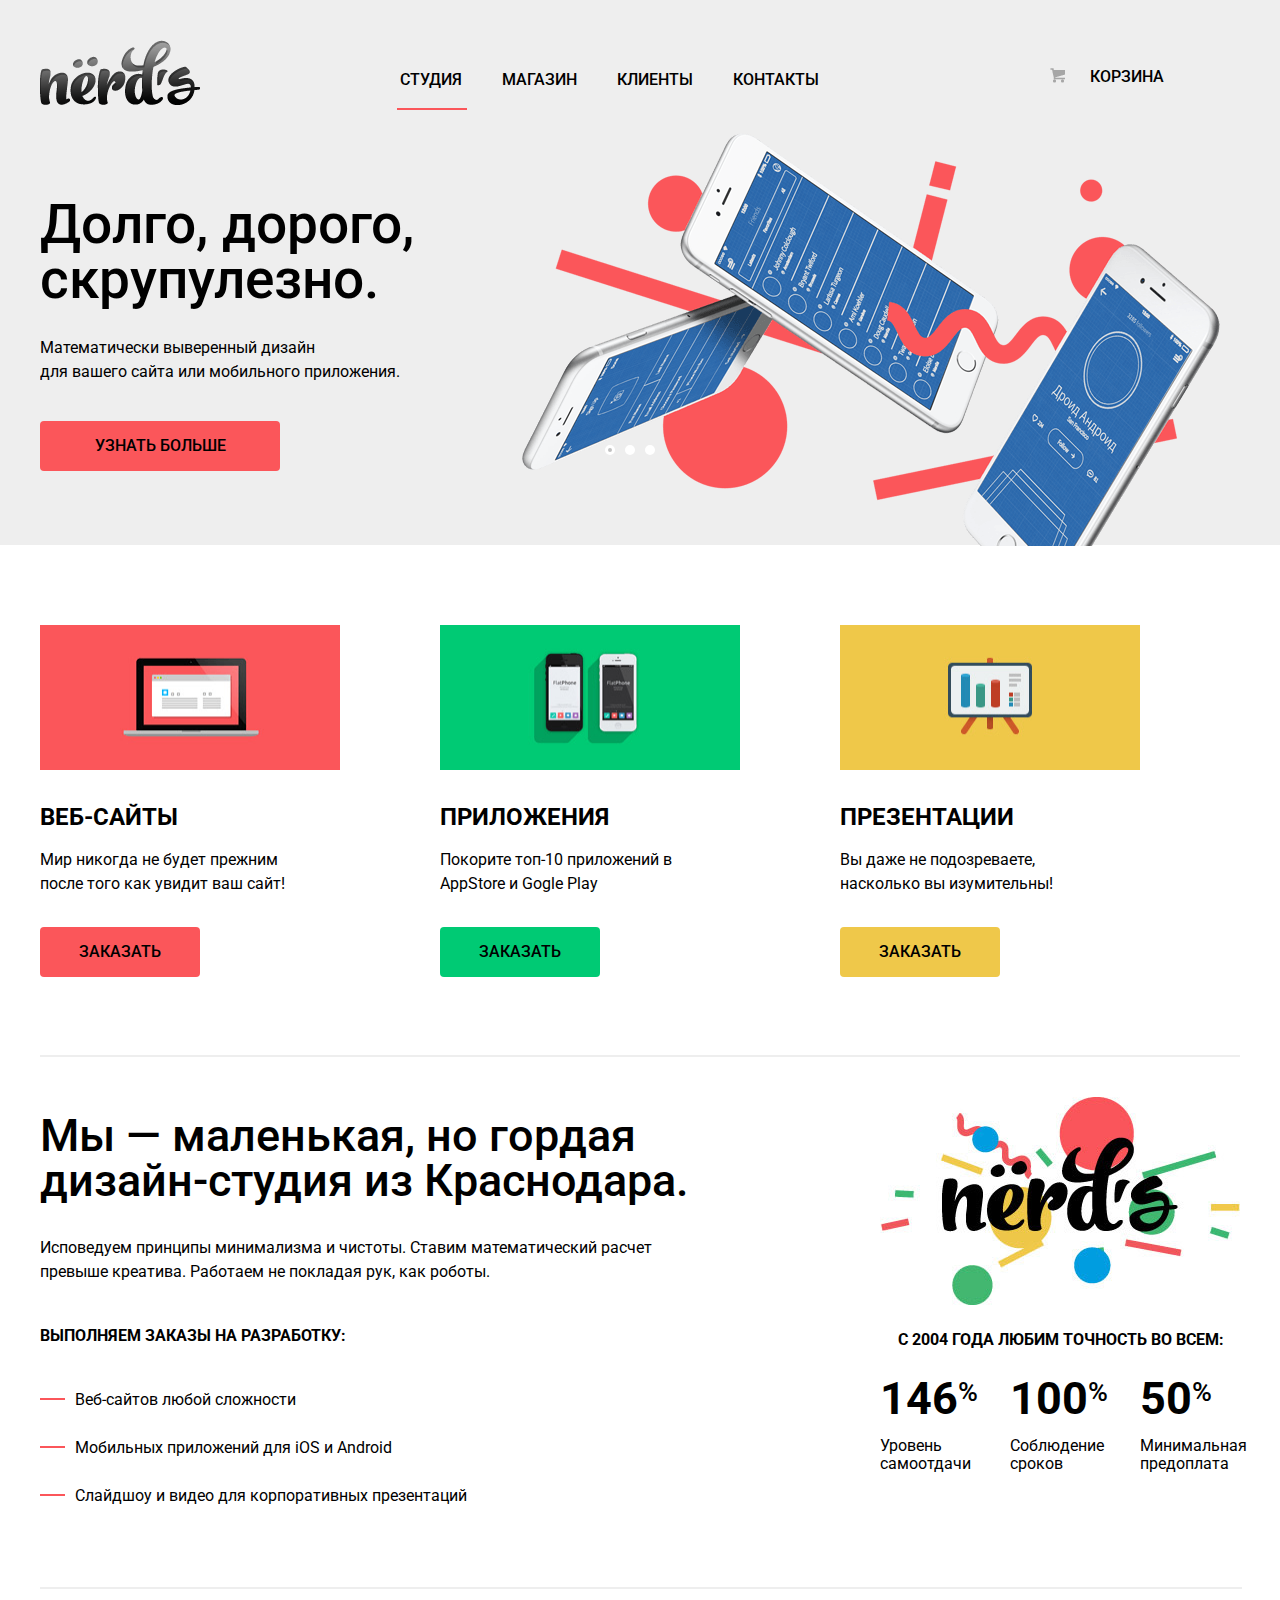
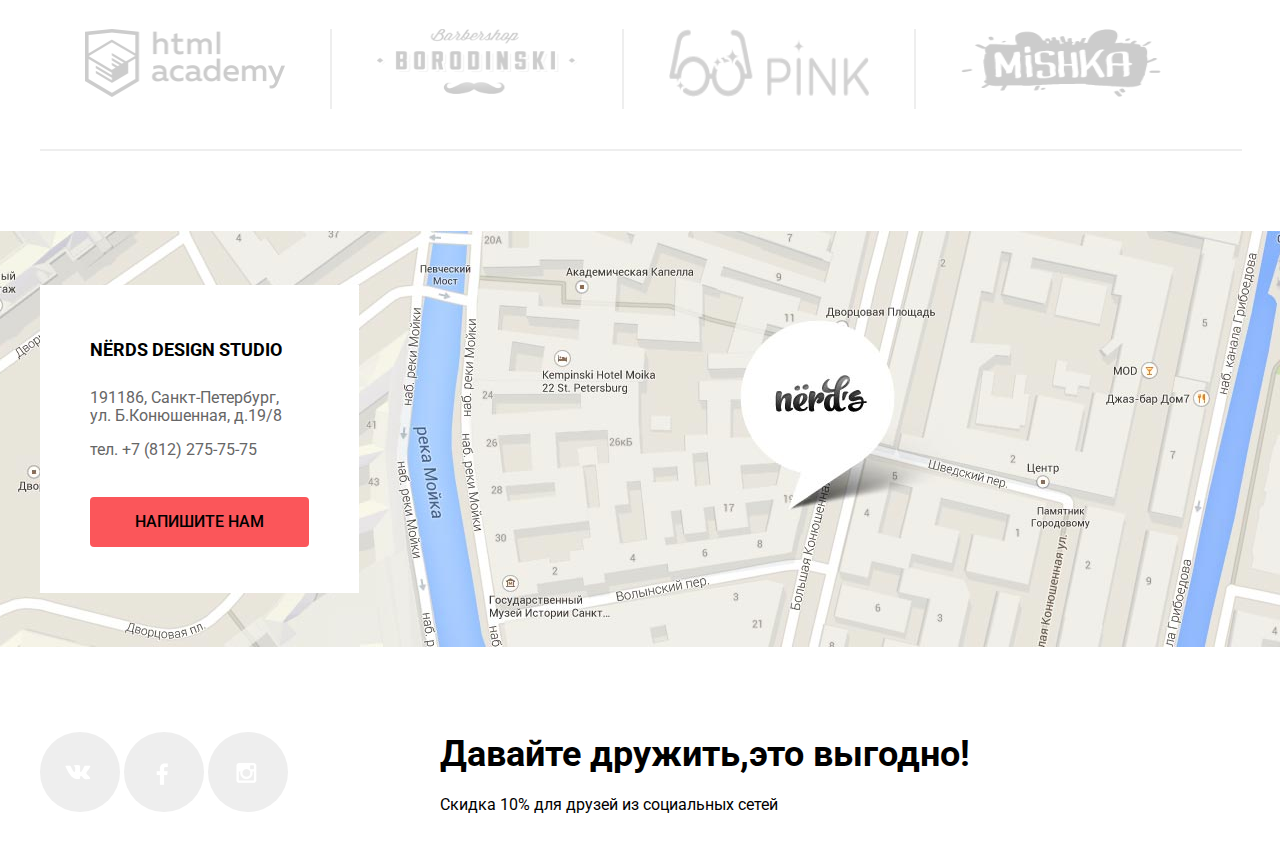
==== commit 76f3d4ac: "s" ====
--- a/index.html
+++ b/index.html
@@ -7,7 +7,7 @@
   <meta name="description" content="примеры наших работ, примеры разработка сеток веб-сайтов с особенностями">
   <meta name="keywords" content="дизайн веб-сайтов, дизайн приложений, дизайн презентаций, Краснодар, разработка ios, разработка android, saas">
   <link rel="stylesheet" href="css/normalize.css">
-  <link rel="stylesheet" href="css/style.css">
+  <link rel="stylesheet" href="css/style.min.css">
   <link href="https://fonts.googleapis.com/css?family=Roboto:400,500,700&amp;subset=cyrillic" rel="stylesheet">
 </head>
 
--- a/css/style.min.css
+++ b/css/style.min.css
@@ -0,0 +1 @@
+body{min-width:1200px;margin:0 auto;padding:0;font-size:16px;line-height:24px;font-weight:400;font-family:"Roboto","Arial",sans-serif;background-color:#fff;letter-spacing:normal}.clearfix::after{content:"";display:table;clear:both}.container{width:1200px;padding:0 20px;margin:0 auto}.filter-sort{width:192px}.filter-sort__field{position:relative;box-sizing:border-box;width:100%;height:36px;font-weight:500;background-color:rgba(255,255,255,0.2);border-radius:30px;cursor:pointer;transition:all .2s ease-out}.filter-sort__field:hover,.filter-sort__field:focus{background-color:#fff;color:#333}.filter-sort__field .select-icon:after{content:"";position:absolute;top:50%;right:7%;width:0;height:0;margin-top:-.15rem;pointer-events:none;border-top:.35rem solid;border-right:.35rem solid transparent;border-bottom:.35rem solid transparent;border-left:.35rem solid transparent}.filter-sort__field .select{width:100%;height:36px;margin:0;padding:0 25px 0 10px;background-color:transparent;border:0;border-radius:30px;cursor:pointer;outline:0;-webkit-appearance:none;-moz-appearance:none;appearance:none}.filter-sort__field .select:focus:-moz-focusring{color:transparent;text-shadow:0 0 0 #000}.filter-sort__field .select:hover,.filter-sort__field .select:focus,.filter-sort__field .select:active{background-color:#fff;color:#333}.filter-sort__field .select::-ms-expand{display:none}.select:focus ~ .select-icon:after{border-top-color:#333}.filter-sort option{background-color:#fff}.btn{display:inline-block;height:50px;padding-top:16px;-webkit-box-sizing:border-box;box-sizing:border-box;border-radius:4px;font-size:16px;line-height:18px;font-weight:500;color:#fff;text-transform:uppercase;text-align:center;text-decoration:none}header{padding-top:50px;background-color:#eee;margin-bottom:80px}.logo{float:left;width:180px;height:75px;margin-right:160px}.logo:hover{opacity:.8}.logo:active{opacity:.3}.logo img{width:160px;height:65px}.main-header{height:505px;padding-top:40px}.main-navigation{float:left;width:1000px}.main-navigation ul{margin:0;padding:0;list-style:none;font-size:0}.main-navigation li{display:inline-block;font-size:16px;line-height:30px;text-transform:uppercase;vertical-align:bottom}.main-navigation li:last-child{margin-right:0}.main-navigation a{display:block;padding:25px 20px;text-decoration:none;font-size:16px;font-weight:500;line-height:30px}.main-navigation a:active{color:#EEE;opacity:.3}.main-navigation li{position:relative}.main-navigation .current::after{content:"";position:absolute;left:17px;right:15px;bottom:10px;height:2px;background-color:#fb565a}.main-header-menu a.current:active{border-bottom-color:#000}.user-cart{max-width:140px;margin-right:0;width:160px;float:left;font-size:16px;font-weight:500;line-height:30px;text-transform:uppercase}.cart{position:relative;display:inline-block;padding:25px 20px;padding-left:50px;font-size:16px;line-height:24px;vertical-align:bottom;text-decoration:none}.cart::before{content:"";width:15px;height:15px;position:absolute;top:28px;left:10px;background:transparent url(../img/sprites.png) no-repeat;background-position:-2px -5px;opacity:.3}.main-navigation a,.user-cart a{color:#000}a:link{color:#000}.cart:hover::before{opacity:.3}.cart:hover{color:#fb565a}.main-navigation a:hover,.user-block a:hover{color:#fb565a}.main-navigation a:active,.user-cart a:active{color:#000;opacity:.3}.slider{position:relative;width:1180px;height:430px;margin:0}.slider input[type=radio]{position:absolute;opacity:0}.slider-controls{position:absolute;bottom:95px;left:50%;width:200px;height:10px;margin-left:-100px;text-align:center;z-index:1000}.slider-controls label{display:inline-block;width:4px;height:4px;margin:0 3px;background:#fff;border:3px solid #fff;vertical-align:top;border-radius:50%;cursor:pointer}#btn-1:checked ~ .slider-controls label[for="btn-1"],#btn-2:checked ~ .slider-controls label[for="btn-2"],#btn-3:checked ~ .slider-controls label[for="btn-3"]{background:#c1c1c1}.slide{position:absolute;top:0;left:0;width:100%;height:100%;overflow:hidden}.slide-text{position:absolute;z-index:200;width:540px}.slide-text p{font-size:16px;line-height:24px;font-weight:400}.slide-title{display:inline-block;font-size:55px;line-height:55px;font-weight:500;margin-top:77px;margin-bottom:13px;vertical-align:top}.slide .btn{width:240px;background-color:#fb565a;margin-top:21px}.slide .btn:hover{background-color:#e74246}.slide .btn:active{color:#e48789;background-color:#d7373b}.slide:nth-child(1){background-image:url(../img/slider-1.png);background-repeat:no-repeat;background-position:100% 13px}.slide:nth-child(2){background-image:url(../img/slider-2.png);background-repeat:no-repeat;background-position:100% 9px}.slide:nth-child(3){background-image:url(../img/slider-3.png);background-repeat:no-repeat;background-position:100% 10px}.slide{display:none}#btn-1:checked ~ .slides .slide:nth-child(1){display:block}#btn-2:checked ~ .slides .slide:nth-child(2){display:block}#btn-3:checked ~ .slides .slide:nth-child(3){display:block}.features{padding-bottom:78px;background-color:#fff;border-bottom:2px solid #eee}.features-item{float:left;width:300px;margin-right:100px;min-height:350px}.features-item:last-child{margin-right:0}.features-name{font-size:24px;line-height:30px;font-weight:700;text-transform:uppercase;margin-top:25px;margin-bottom:15px}.features-item p{font-size:16px;line-height:24px}.features-btn{width:160px;margin-top:15px}.features-btn-web{background-color:#fb565a}.features-btn-web:hover{background-color:#e74246}.features-btn-web:active{color:#e48789;background-color:#d7373b;-webkit-box-shadow:inset 0 3px 0 0 #c13135;box-shadow:inset 0 3px 0 0 #c13135}.features-btn-mobile{background-color:#00ca74}.features-btn-mobile:hover{background-color:#00bc6c}.features-btn-mobile:active{color:#74c69c;background-color:#00aa62;-webkit-box-shadow:inset 0 3px 0 0 #009958;box-shadow:inset 0 3px 0 0 #009958}.features-btn-presentation{background-color:#efc84a}.features-btn-presentation:hover{background-color:#eab534}.features-btn-presentation:active{color:#edc47f;background-color:#e5a722;-webkit-box-shadow:inset 0 3px 0 0 #ce961f;box-shadow:inset 0 3px 0 0 #ce961f}.about{padding-top:40px}.about-head{font-size:45px;line-height:45px;font-weight:500}.about-left-block{float:left;margin-right:140px;width:660px;height:410px}.about-right-block{float:right;width:360px;margin-right:0}.about-txt{line-height:24px;margin-top:33px}.about-list-head{display:inline-block;text-transform:uppercase;font-weight:700;margin-top:24px;margin-bottom:24px;font-size:16px;line-height:24px}.about-list{padding-left:0}.about-list li{list-style:none;position:relative;margin-left:35px;margin-bottom:24px}.about-list li:last-child{margin-bottom:0}.about-list li::before{content:"";position:absolute;top:10px;left:-35px;width:25px;height:2px;background-color:#fb565a}.about-right-block__stat-time{display:inline-block;vertical-align:top;font-size:16px;line-height:24px;text-transform:uppercase;font-weight:700;font-weight:bold;margin-top:16px;margin-bottom:24px;margin-left:18px}.about-right-block__stat-item{margin-right:30px;float:left;width:100px;font-size:16px;line-height:18px}.about-right-block__stat-item-persent{font-size:45px;line-height:45px;font-weight:500px;font-weight:bold}.about-right-block__stat-item-persent sup{font-size:27px;line-height:27px;font-weight:500}.about-right-block__stat-item p{text-align:left}.about-right-block__stat-item-persent{text-align:center}.about-right-block__stat-item:last-child{margin-right:0}.clients{padding-top:40px;padding-bottom:40px;padding-right:2px;border-bottom:2px solid #eee;border-top:2px solid #eee;margin-bottom:80px;margin-top:80px;font-size:0;min-width:1200px}.clients-item{border-right:2px solid #eee;float:left;width:290px;text-align:center;vertical-align:center}.clients-item:last-child{border-right:none;margin-right:0}.clients-item:first-child{margin-left:0}.clients-item a{opacity:.2}.clients-item a:hover{opacity:1}.clients-item:active{opacity:.1}.clients-item img:nth-child(1){width:200px;height:68px}.clients-item img:nth-child(2){width:210px;height:90px}.clients-item img:nth-child(3){width:190px;height:55px}.clients-item img:nth-child(4){width:173px;height:85px}.map{height:416px;margin-bottom:69px;background:url(../img/map-marker.jpg) no-repeat center center}.map-container{height:100%;position:relative}.contacts{position:absolute;width:319px;height:308px;top:54px;left:0;padding:50px;-webkit-box-sizing:border-box;box-sizing:border-box;background-color:#fff}.contacts b{display:inline-block;vertical-align:top;font-size:18px;line-height:30px;text-transform:uppercase;margin-bottom:8px}.contacts p{font-size:16px;line-height:18px;color:#666}.write-us-btn{width:219px;margin-top:22px;background-color:#fb565a}.write-us-btn:hover{background-color:#e74246}.write-us-btn:active{background-color:#d7373b}.main-footer{min-height:633px}.footer-social-text{float:left;width:560px;font-size:16px;line-height:22px;padding-top:20px}.footer-social-text h3{font-size:36px;line-height:36px;font-weight:700;margin:0}.footer-social-text p{margin:0}.footer-social-contacts{float:left;margin-right:140px;width:260px}.footer-social-contacts ul{padding-left:0}.footer-social-contacts li{display:inline-block;list-style:none}.footer-social-contacts a{text-decoration:none}.social-btn{display:inline-block;padding:0;width:80px;height:80px;line-height:50px;border-radius:50%;vertical-align:top;text-align:center;font-size:0;vertical-align:top;text-decoration:none;background:#eee url(../img/sprites.png) no-repeat center}.social-btn:hover{background-color:#fb565a}.social-btn:active{color:#e37376;background-color:#d7373b}.social-btn-vk{background-position:25px -295px}.social-btn-fb{background-position:32px -95px}.social-btn-inst{background-position:28px -198px}.cart-icon,.fb-icon,.insta-icon,.vk-icon{background:url(../img/sprites.png) no-repeat}.cart-icon{background-position:-2px -5px;width:15px;height:15px}.fb-icon{background-position:0 -126px;width:12px;height:22px}.insta-icon{background-position:0 -228px;width:21px;height:21px}.vk-icon{background-position:0 -328px;width:26px;height:15px}.checkbox-off.png-copy{background-position:0 -426px;width:23px;height:23px}.checkbox-on.png-copy{background-position:-1px -527px;width:27px;height:23px}.close-cross.png-copy{background-position:-68px -277px;width:21px;height:21px}.radio-off.png-copy{background-position:-65px -174px;width:25px;height:25px}.radio-on.png-copy{background-position:-66px -73px;width:25px;height:25px}.main-layout{display:-webkit-box;display:-ms-flexbox;display:flex;-webkit-box-pack:justify;-ms-flex-pack:justify;justify-content:space-between;display:-webkit-box;display:-ms-flexbox;display:flex;-webkit-box-pack:justify;-ms-flex-pack:justify;justify-content:space-between}.sidebar{width:260px}.range-filter h4,.sort-catalog h4{margin-top:26px;margin-bottom:50px;padding:0;font-size:18px;line-height:30px;font-weight:700;text-transform:uppercase}.filter-on-radio-buttons h4,.filter-on-checkbox h4{margin-bottom:12px;font-size:18px;line-height:30px;font-weight:700;text-transform:uppercase}.range-filter{margin-bottom:54px}.range-control{position:relative;width:260px;margin-bottom:14px;-webkit-box-sizing:border-box;box-sizing:border-box;background-color:#eee;border-radius:4px;padding:39px 21px}.range-control .scale{height:2px;background-color:#d7dcde}.range-control .bar{height:2px;width:70%;background-color:#00ca74}.range-control .toggle{position:absolute;top:30px;-webkit-box-sizing:content-box;box-sizing:content-box;width:4px;height:4px;border:8px solid #fff;border-radius:50%;background:#ababab;-webkit-box-shadow:0 3px 0 0 #cccdcd;box-shadow:0 3px 0 0 #cccdcd;cursor:pointer}.min-toggle{position:absolute;left:19px}.max-toggle{position:absolute;left:160px}.price-control{display:-webkit-box;display:-ms-flexbox;display:flex;-webkit-box-pack:justify;-ms-flex-pack:justify;justify-content:space-between}.price-control p{margin:0;padding:0}.price-control label{font-size:16px;line-height:22px;text-transform:uppercase;padding:10px;padding-left:0;color:#283136}.price-control input{display:inline-block;margin-left:0;width:60px;padding:8px;font-size:16px;line-height:22px;text-transform:uppercase;text-align:center;color:#283136;background-color:#eee;border:none;border-radius:4px;outline-style:none}input[name="grid"]{display:none}.filter-on-radio-buttons p{margin:0;margin-bottom:16px;padding:0}input[name="grid"] + label span{display:inline-block;width:25px;height:25px;vertical-align:middle;cursor:pointer;background:url(../img/sprites.png) no-repeat;background-position:-66px -173px;margin-right:13px;opacity:.4}input[name="grid"] + label span:hover{opacity:1}input[name="grid"][disabled] + label span{opacity:.1}input[name="grid"]:checked + label span{background:url(../img/sprites.png) no-repeat;background-position:-66px -73px}.filter-on-radio-buttons{margin-bottom:42px}input[type="checkbox"]{display:none}.filter-on-checkbox p{margin:0;margin-bottom:16px;padding:0}input[type="checkbox"] + label span{display:inline-block;width:27px;height:23px;vertical-align:middle;cursor:pointer;background:url(../img/sprites.png) no-repeat;background-position:0 -426px;margin-right:10px;opacity:.4}input[type="checkbox"] + label span:hover{opacity:1}input[type="checkbox"][disabled] + label span{opacity:.1}input[type="checkbox"]:checked + label span{background:url(../img/sprites.png) no-repeat;background-position:-1px -527px}.filter-on-checkbox{margin-bottom:48px}.show{display:inline-block;vertical-align:middle;width:100%;color:#000;background-color:#eee;font-weight:500;font-size:16px;line-height:18px;font-family:"Roboto","Arial",sans-serif;padding:15px;text-align:center;text-transform:uppercase;text-decoration:none;border:none;outline-style:none}.show:hover{background-color:#dfdfdf}.show:active{background-color:#d5d5d5;color:rgba(0,0,0,0.3);-webkit-box-shadow:inset 0 3px 0 0 rgba(0,0,0,0.1);box-shadow:inset 0 3px 0 0 rgba(0,0,0,0.1)}.container-flex{width:1200px;margin:0 auto;padding:0 20px;-webkit-box-sizing:border-box;box-sizing:border-box}.catalog{width:760px}.catalog-title{padding-top:100px;padding-bottom:108px;font-weight:500;font-size:55px;line-height:55px;text-align:center;color:#000}.sort-catalog-layout{display:-webkit-box;display:-ms-flexbox;display:flex;-webkit-box-pack:justify;-ms-flex-pack:justify;justify-content:space-between}.sort-catalog h4{width:300px}.sort-catalog-criterions{width:300px;margin-left:80px;padding:30px 0;-webkit-box-sizing:border-box;box-sizing:border-box}.criterions-sort{display:inline-block;vertical-align:middle;margin-right:22px;font-size:14px;line-height:18px;font-weight:400;text-decoration:none;text-transform:uppercase;color:#000;opacity:.3}.criterions-sort:last-child{margin-right:0}.criterions-sort:hover{opacity:.6}.criterions-sort:active{opacity:1}.sort-catalog-down-up{position:relative;width:40px;padding:27px 0}.sort-down{position:absolute;display:inline-block;top:35px;left:0;border:5px solid transparent;border-top:10px solid #000;opacity:.3}.sort-up{position:absolute;display:inline-block;top:29px;right:0;border:5px solid transparent;border-bottom:10px solid #000;opacity:.3}.sort-down:hover,.sort-up:hover{opacity:.6}.active-sort{opacity:1}.catalog-items-layout{display:-webkit-box;display:-ms-flexbox;display:flex;-ms-flex-wrap:wrap;flex-wrap:wrap}.catalog-item img{display:block;width:360px;height:576px}.catalog-item{position:relative;margin-bottom:36px;margin-right:40px}.catalog-item:nth-child(2n){margin-right:0}.catalog-item::after{content:"";position:absolute;width:360px;height:576px;border:1px solid #e5e5e5;-webkit-box-sizing:border-box;box-sizing:border-box;top:40px;left:0}.catalog-item:hover{-webkit-box-shadow:0 6px 15px rgba(0,0,0,0.25);box-shadow:0 6px 15px rgba(0,0,0,0.25)}.catalog-item:hover::after{border:none}.catalog-item:hover .browser{background-color:#4d4d4d}.catalog-item:hover .item-info{display:block}.browser{width:360px;height:40px;padding-left:16px;padding-top:13px;padding-bottom:14px;-webkit-box-sizing:border-box;box-sizing:border-box;background-color:#e9e9e9;border-radius:4px 4px 0 0}.browser-layout{display:-webkit-box;display:-ms-flexbox;display:flex;-webkit-box-pack:start;-ms-flex-pack:start;justify-content:flex-start}.browser-item{width:14px;height:14px;margin-right:9px;background-color:#fff;border-radius:50%}.item-info{position:absolute;z-index:100;display:none;bottom:0;left:0;width:360px;height:230px;text-align:center;-webkit-box-sizing:border-box;box-sizing:border-box;background-color:#eee;padding:8px 60px 43px}.item-info h2{margin-bottom:16px;font-size:18px;line-height:30px;color:#000;background-color:#eee;text-transform:uppercase;text-align:center}.open-modal-item{text-decoration:none;color:#000}.item-info p{margin-top:15px;margin-bottom:29px;line-height:18px;color:#666;text-align:center}.btn-price{width:200px;background-color:#fb565a}.btn-price:hover{background-color:#e74246}.btn-price:active{background-color:#d7373b}.catalog-page-layout{display:-webkit-box;display:-ms-flexbox;display:flex;-webkit-box-pack:start;-ms-flex-pack:start;justify-content:flex-start;margin-bottom:60px;padding:0;list-style:none}.catalog-page-layout li{display:inline-block;vertical-align:baseline;margin-right:11px}.page{display:block;width:50px;height:50px;padding:15px;font-size:16px;line-height:18px;font-weight:500;border-radius:3px;-webkit-box-sizing:border-box;box-sizing:border-box;color:#000;background-color:#eee;text-align:center;text-transform:uppercase;text-decoration:none}.next{width:260px}.page:hover{background-color:#dfdfdf}.page:active{background-color:#d5d5d5;color:rgba(0,0,0,0.3);-webkit-box-shadow:inset 0 3px 0 0 rgba(0,0,0,0.1);box-shadow:inset 0 3px 0 0 rgba(0,0,0,0.1)}.page-active{padding-top:14px;border:3px solid #dbdbdb;background-color:#fff;pointer-events:none}.page-active:active{padding-top:16px;border:none;background-color:#d5d5d5;color:rgba(0,0,0,0.3);-webkit-box-shadow:inset 0 3px 0 0 rgba(0,0,0,0.1);box-shadow:inset 0 3px 0 0 rgba(0,0,0,0.1)}.discount{width:560px}.discount h3{font-size:36px;line-height:36px;font-weight:700;margin-top:6px}.discount p{margin-top:-26px;font-size:16px;line-height:22px}.popup{display:none;position:fixed;top:20%;left:50%;z-index:20;margin-left:-214px;padding:16px 25px 27px;width:428px;background-color:#f8f7f4;border-radius:10px}.popup-show{display:block;animation:animatic .3s}@keyframes animatic{0%{opacity:0}10%{opacity:.3;transform:rotate(-90deg)}20%{opacity:.4}30%{opacity:.5}40%{opacity:.6}60%{opacity:.7}80%{opacity:.8}100%{opacity:1}}.popup-error{animation:animate-error .3s}@keyframes animate-error{0%,100%{transform:translateX(0)}10%,30%,50%,70%,90%{transform:translateX(-10px)}20%,40%,60%,80%{transform:translateX(10px)}}.popup__close{position:absolute;top:13px;right:16px;width:20px;height:20px;font-size:0;background-color:transparent;border:0;cursor:pointer}.popup__close::before,.popup__close::after{content:"";position:absolute;top:9px;left:0;width:23px;height:2px;background-color:#000;border-radius:1px}.popup__close::before{transform:rotate(45deg)}.popup__close::after{transform:rotate(-45deg)}.popup__attention{display:inline-block;margin:0 0 19px;font-size:24px;font-weight:500;line-height:28px;vertical-align:top}.popup-form__field{margin-bottom:20px;width:267px;font-size:16px}.popup-form__label{top:11px}.popup-form__btn{float:right;margin-top:18px;padding:9px 21px 11px}.popup__textarea-input{padding:11px 14px;width:100%;min-height:155px;font-size:16px;resize:none}.popup__textarea-input:hover,.popup__textarea-input:focus{padding:10px 13px}.popup__textarea-label{font-size:16px}.popup-overlay{display:none;position:fixed;top:0;left:0;z-index:10;width:100%;height:100%;background-color:rgba(0,0,0,0.3)}.popup-overlay-show{display:block}.form-field{position:relative;font-size:14px;line-height:24px}.form-field__label{position:absolute;top:9px;left:14px;color:#999;font-weight:400;transition:color 0.2s,top 0.2s,font-size .2s}.form-field__input{padding:0 14px;width:100%;height:44px;font-weight:700;border:1px solid #d3d3d2;border-radius:5px;box-sizing:border-box}.form-field__input:hover{padding:0 13px;border:2px solid #d3d3d2}.form-field__input:focus{padding:0 13px;border:2px solid #8fbdec;outline:none}.form-field__input:focus + .form-field__label{top:-15px;color:#5b9ddf;font-size:11px;line-height:13px}.form-field__input:valid + .form-field__label{top:-15px;color:#999;font-size:11px;line-height:13px}